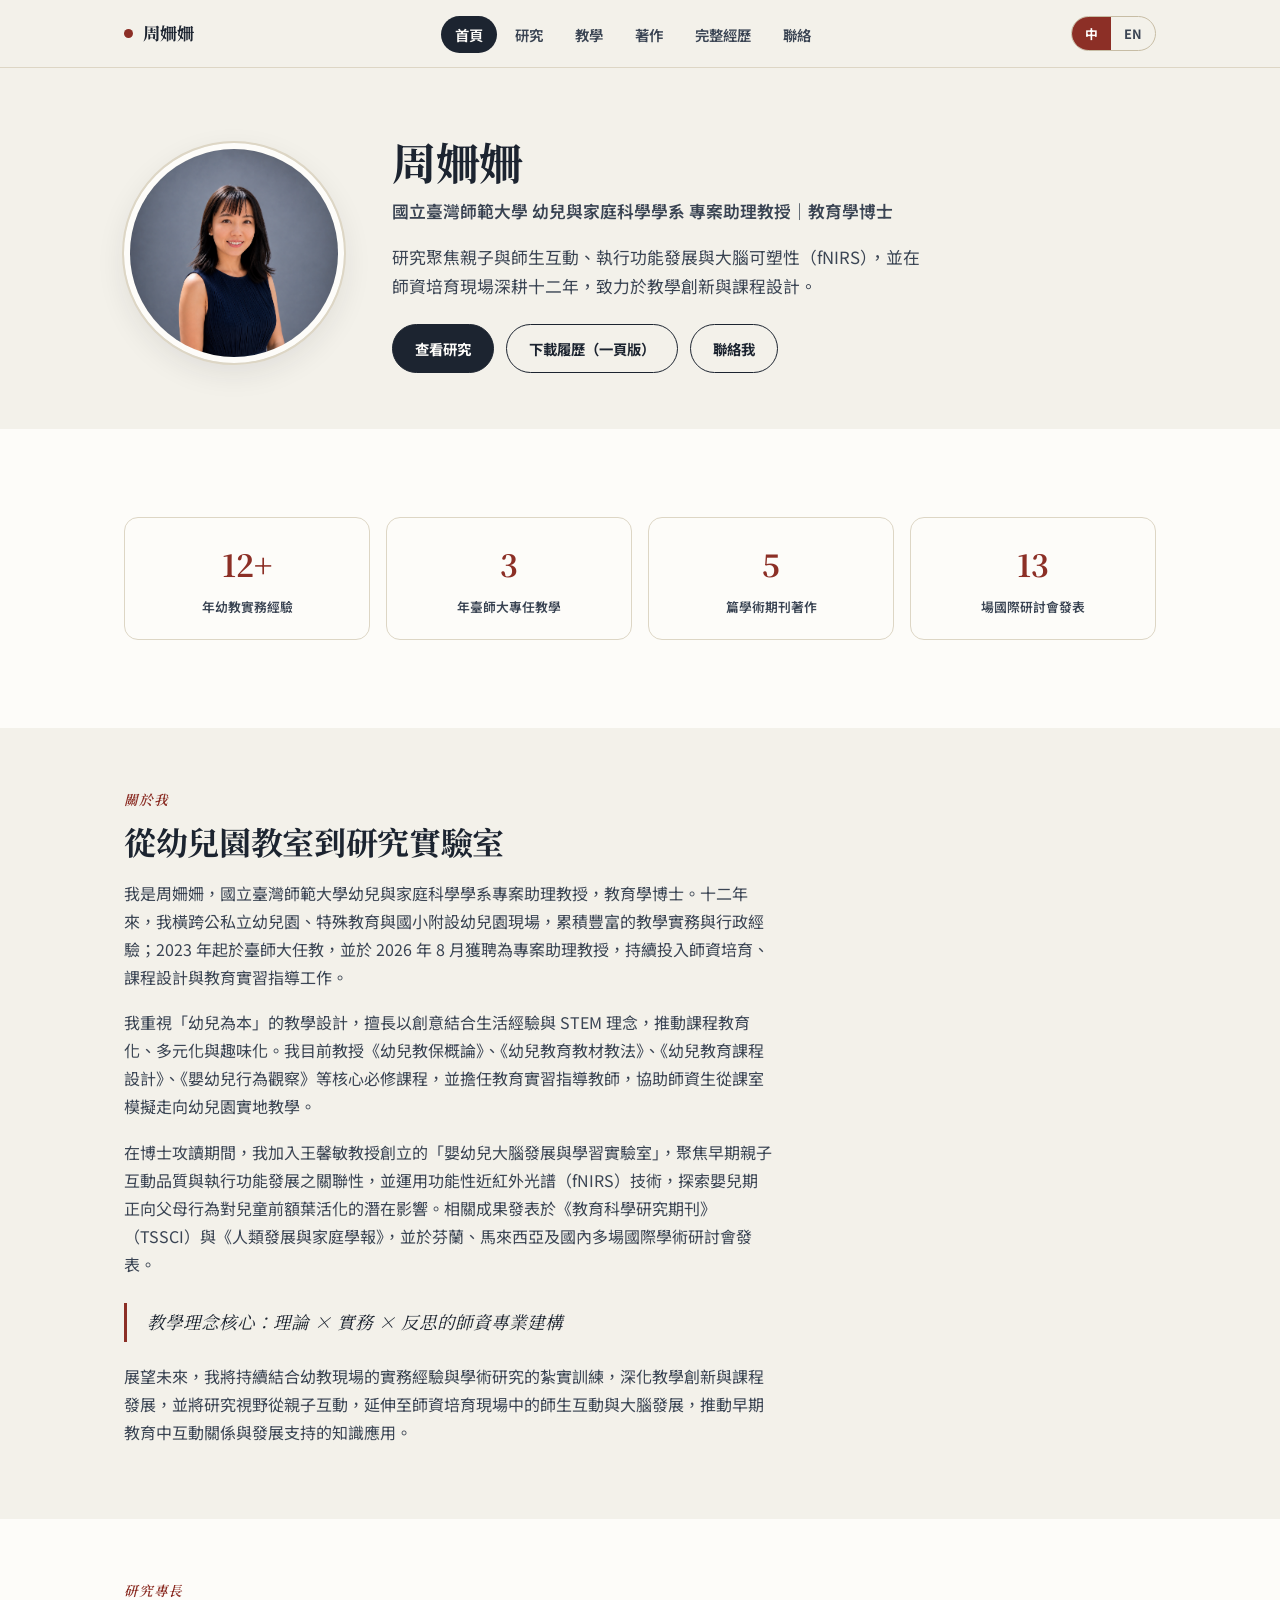
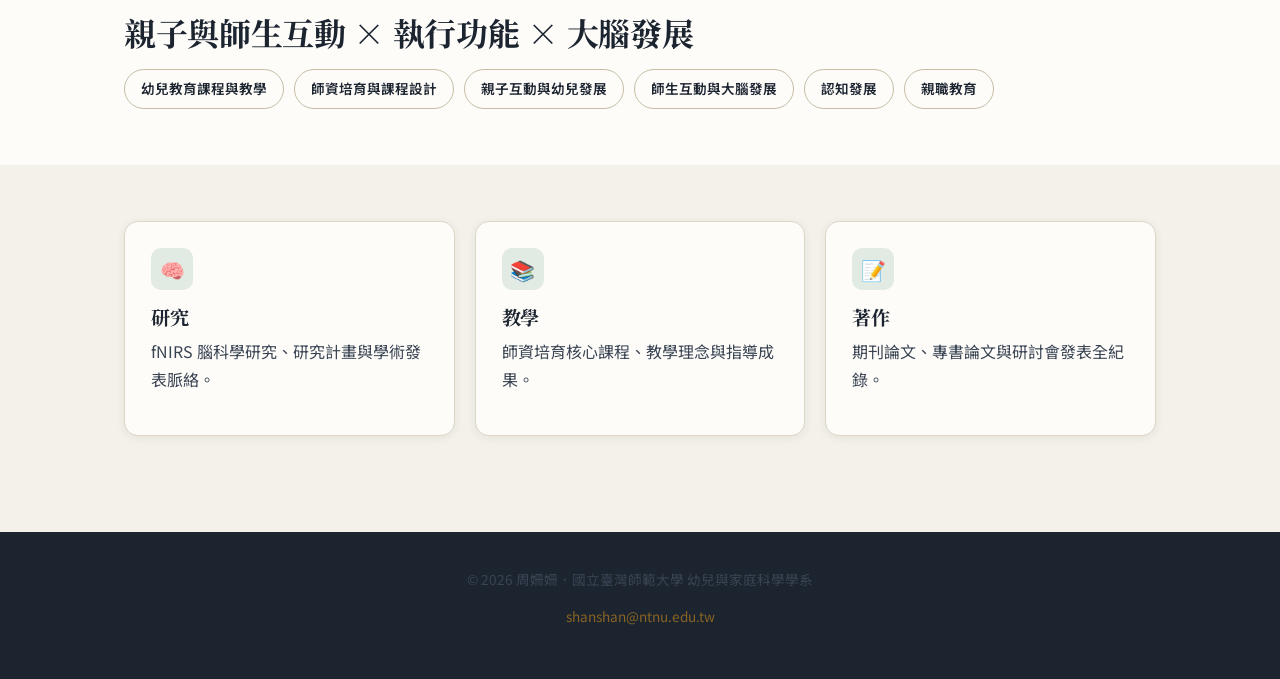
==== index.html @ e5c016af "Initial site Co-Authored-By: Claude Sonnet 5.5 <noreply@anthropic.com>" ====
<!DOCTYPE html>
<html lang="zh-Hant" data-lang="zh">
<head>
<meta charset="UTF-8">
<meta name="viewport" content="width=device-width, initial-scale=1.0">
<title>周姍姍 Shan-Shan Chou｜幼兒與家庭科學學系</title>
<meta name="description" content="周姍姍，國立臺灣師範大學幼兒與家庭科學學系專案助理教授，教育學博士。研究聚焦親子與師生互動、執行功能發展與大腦可塑性（fNIRS），深耕幼教師資培育與課程設計。">
<link rel="icon" href="data:image/svg+xml,%3Csvg xmlns='http://www.w3.org/2000/svg' viewBox='0 0 100 100'%3E%3Ctext y='.9em' font-size='90'%3E%F0%9F%8C%B1%3C/text%3E%3C/svg%3E">
<link rel="preconnect" href="https://fonts.googleapis.com">
<link rel="preconnect" href="https://fonts.gstatic.com" crossorigin>
<link href="https://fonts.googleapis.com/css2?family=Noto+Sans+TC:wght@400;500;600;700&family=Noto+Serif+TC:wght@600;700&display=swap" rel="stylesheet">
<link rel="stylesheet" href="assets/css/style.css">
</head>
<body>

<header class="site-header">
  <nav class="nav">
    <a href="index.html" class="brand"><span class="dot"></span><span data-zh>周姍姍</span><span data-en>Shan-Shan Chou</span></a>
    <ul class="nav-links">
      <li><a href="index.html" class="active"><span data-zh>首頁</span><span data-en>Home</span></a></li>
      <li><a href="research.html"><span data-zh>研究</span><span data-en>Research</span></a></li>
      <li><a href="teaching.html"><span data-zh>教學</span><span data-en>Teaching</span></a></li>
      <li><a href="publications.html"><span data-zh>著作</span><span data-en>Publications</span></a></li>
      <li><a href="cv.html"><span data-zh>完整經歷</span><span data-en>CV</span></a></li>
      <li><a href="contact.html"><span data-zh>聯絡</span><span data-en>Contact</span></a></li>
    </ul>
    <div class="nav-right">
      <div class="lang-toggle">
        <button data-lang="zh">中</button>
        <button data-lang="en">EN</button>
      </div>
      <button class="nav-toggle" aria-label="Menu"><span></span><span></span><span></span></button>
    </div>
  </nav>
</header>

<main>

  <section class="hero">
    <div class="container hero-grid">
      <div class="hero-photo"><img src="assets/img/profile.png" alt="周姍姍 Shan-Shan Chou"></div>
      <div>
        <h1 class="hero-name"><span data-zh>周姍姍</span><span data-en>Shan-Shan Chou</span></h1>
        <p class="hero-title">
          <span data-zh>國立臺灣師範大學 幼兒與家庭科學學系 專案助理教授｜教育學博士</span>
          <span data-en>Project Assistant Professor, Dept. of Human Development &amp; Family Studies, National Taiwan Normal University｜Ph.D. in Education</span>
        </p>
        <p class="hero-tagline">
          <span data-zh>研究聚焦親子與師生互動、執行功能發展與大腦可塑性（fNIRS），並在師資培育現場深耕十二年，致力於教學創新與課程設計。</span>
          <span data-en>My work sits at the intersection of parent-child and teacher-student interaction, executive function development, and brain plasticity (fNIRS) — grounded in twelve years of hands-on early childhood teacher education.</span>
        </p>
        <div class="hero-actions">
          <a href="research.html" class="btn btn-primary"><span data-zh>查看研究</span><span data-en>View Research</span></a>
          <a href="assets/files/Shan-Shan_Chou_CV_OnePage.docx" class="btn btn-ghost"><span data-zh>下載履歷（一頁版）</span><span data-en>Download CV (One-Page)</span></a>
          <a href="contact.html" class="btn btn-ghost"><span data-zh>聯絡我</span><span data-en>Get in Touch</span></a>
        </div>
      </div>
    </div>
  </section>

  <section class="alt">
    <div class="container">
      <div class="stat-row">
        <div class="stat"><span class="num">12+</span><span class="label"><span data-zh>年幼教實務經驗</span><span data-en>Years in ECE Practice</span></span></div>
        <div class="stat"><span class="num">3</span><span class="label"><span data-zh>年臺師大專任教學</span><span data-en>Years Full-time at NTNU</span></span></div>
        <div class="stat"><span class="num">5</span><span class="label"><span data-zh>篇學術期刊著作</span><span data-en>Journal Publications</span></span></div>
        <div class="stat"><span class="num">13</span><span class="label"><span data-zh>場國際研討會發表</span><span data-en>Conference Presentations</span></span></div>
      </div>
    </div>
  </section>

  <section>
    <div class="container">
      <span class="eyebrow"><span data-zh>關於我</span><span data-en>About</span></span>
      <h2><span data-zh>從幼兒園教室到研究實驗室</span><span data-en>From the Preschool Classroom to the Research Lab</span></h2>
      <div class="prose">
        <p data-zh>我是周姍姍，國立臺灣師範大學幼兒與家庭科學學系專案助理教授，教育學博士。十二年來，我橫跨公私立幼兒園、特殊教育與國小附設幼兒園現場，累積豐富的教學實務與行政經驗；2023 年起於臺師大任教，並於 2026 年 8 月獲聘為專案助理教授，持續投入師資培育、課程設計與教育實習指導工作。</p>
        <p data-en>I am Shan-Shan Chou, a Project Assistant Professor in the Department of Human Development and Family Studies at National Taiwan Normal University (NTNU), and I hold a Ph.D. in Education. Over twelve years, I worked across public and private kindergartens, special-education settings, and elementary-affiliated preschools, building deep practical and administrative experience. I have taught at NTNU since 2023 and was appointed Project Assistant Professor in August 2026, continuing my work in teacher training, curriculum design, and student-teaching supervision.</p>

        <p data-zh>我重視「幼兒為本」的教學設計，擅長以創意結合生活經驗與 STEM 理念，推動課程教育化、多元化與趣味化。我目前教授《幼兒教保概論》、《幼兒教育教材教法》、《幼兒教育課程設計》、《嬰幼兒行為觀察》等核心必修課程，並擔任教育實習指導教師，協助師資生從課室模擬走向幼兒園實地教學。</p>
        <p data-en>My teaching centers the child as the starting point for curriculum design. I enjoy weaving lived experience and STEM thinking into playful, multidisciplinary lessons. I currently teach core courses including Introduction to Early Childhood Care and Education, Materials and Methods for Early Childhood Education, Early Childhood Curriculum Design, and Infant &amp; Toddler Behavior Observation, and I supervise student teachers moving from classroom simulation into real kindergarten practicum.</p>

        <p data-zh>在博士攻讀期間，我加入王馨敏教授創立的「嬰幼兒大腦發展與學習實驗室」，聚焦早期親子互動品質與執行功能發展之關聯性，並運用功能性近紅外光譜（fNIRS）技術，探索嬰兒期正向父母行為對兒童前額葉活化的潛在影響。相關成果發表於《教育科學研究期刊》（TSSCI）與《人類發展與家庭學報》，並於芬蘭、馬來西亞及國內多場國際學術研討會發表。</p>
        <p data-en>During my doctoral studies, I joined the Infant Brain Development and Learning Lab founded by Professor Hsin-Min Wang, focusing on how early parent-child interaction quality relates to executive function development, using functional near-infrared spectroscopy (fNIRS) to explore how positive parental behavior in infancy shapes children's prefrontal cortex activation. This work has been published in the Journal of Research in Education Sciences (TSSCI) and the Journal of Human Development and Family Studies, and presented at conferences in Finland, Malaysia, and across Taiwan.</p>

        <p class="pull-quote"><span data-zh>教學理念核心：理論 × 實務 × 反思的師資專業建構</span><span data-en>Teaching philosophy: building professional competence through theory × practice × reflection</span></p>

        <p data-zh>展望未來，我將持續結合幼教現場的實務經驗與學術研究的紮實訓練，深化教學創新與課程發展，並將研究視野從親子互動，延伸至師資培育現場中的師生互動與大腦發展，推動早期教育中互動關係與發展支持的知識應用。</p>
        <p data-en>Looking ahead, I aim to keep bridging hands-on early childhood practice with rigorous academic research — deepening teaching innovation and curriculum development while extending my research lens from parent-child interaction to teacher-student interaction and brain development within teacher education, so this knowledge can translate into real support for early learning.</p>
      </div>
    </div>
  </section>

  <section class="alt">
    <div class="container">
      <span class="eyebrow"><span data-zh>研究專長</span><span data-en>Research Interests</span></span>
      <h2><span data-zh>親子與師生互動 × 執行功能 × 大腦發展</span><span data-en>Parent-Child &amp; Teacher-Student Interaction × Executive Function × Brain Development</span></h2>
      <div class="tags">
        <span class="tag" data-zh>幼兒教育課程與教學</span><span class="tag" data-en>Early Childhood Curriculum &amp; Instruction</span>
        <span class="tag" data-zh>師資培育與課程設計</span><span class="tag" data-en>Teacher Education &amp; Curriculum Design</span>
        <span class="tag" data-zh>親子互動與幼兒發展</span><span class="tag" data-en>Parent-Child Interaction &amp; Child Development</span>
        <span class="tag" data-zh>師生互動與大腦發展</span><span class="tag" data-en>Teacher-Student Interaction &amp; Brain Development</span>
        <span class="tag" data-zh>認知發展</span><span class="tag" data-en>Cognitive Development</span>
        <span class="tag" data-zh>親職教育</span><span class="tag" data-en>Parenting Education</span>
      </div>
    </div>
  </section>

  <section>
    <div class="container">
      <div class="grid grid-3">
        <a href="research.html" class="card">
          <div class="icon">🧠</div>
          <h3><span data-zh>研究</span><span data-en>Research</span></h3>
          <p><span data-zh>fNIRS 腦科學研究、研究計畫與學術發表脈絡。</span><span data-en>fNIRS research, funded projects, and dissemination.</span></p>
        </a>
        <a href="teaching.html" class="card">
          <div class="icon">📚</div>
          <h3><span data-zh>教學</span><span data-en>Teaching</span></h3>
          <p><span data-zh>師資培育核心課程、教學理念與指導成果。</span><span data-en>Core teacher-education courses, philosophy, and student outcomes.</span></p>
        </a>
        <a href="publications.html" class="card">
          <div class="icon">📝</div>
          <h3><span data-zh>著作</span><span data-en>Publications</span></h3>
          <p><span data-zh>期刊論文、專書論文與研討會發表全紀錄。</span><span data-en>Journal articles, book chapters, and conference papers.</span></p>
        </a>
      </div>
    </div>
  </section>

</main>

<footer class="site-footer">
  <div class="container">
    <p><span data-zh>© 2026 周姍姍．國立臺灣師範大學 幼兒與家庭科學學系</span><span data-en>© 2026 Shan-Shan Chou · Dept. of Human Development &amp; Family Studies, NTNU</span></p>
    <p><a href="mailto:shanshan@ntnu.edu.tw">shanshan@ntnu.edu.tw</a></p>
  </div>
</footer>

<script src="assets/js/main.js"></script>
</body>
</html>
---- assets/css/style.css ----
/* ============================================
   周姍姍 Shan-Shan Chou — Academic Site
   Palette echoes the author's existing "研究產出
   與升等追蹤儀表板" artifact: warm paper tones,
   garnet / brass / pine accents, serif display type.
   ============================================ */

:root{
  --ink: #1c2430;
  --ink-soft: #3a4453;
  --paper: #f3f1ea;
  --paper-raised: #fdfcf9;
  --rule: #ddd6c5;
  --rule-strong: #c7bda5;
  --garnet: #8c2f26;
  --garnet-soft: #f3e2df;
  --brass: #8a6423;
  --brass-soft: #f0e6d2;
  --pine: #47654f;
  --pine-soft: #e2ebe3;
  --slate: #5a6472;
  --white: #FFFFFF;

  --font-display: "Noto Serif TC", ui-serif, "Iowan Old Style", "Palatino Linotype", Palatino, Georgia, serif;
  --font-body: "Noto Sans TC", -apple-system, BlinkMacSystemFont, "PingFang TC", "Microsoft JhengHei", "Segoe UI", sans-serif;

  --radius: 10px;
  --radius-lg: 14px;
  --shadow: 0 10px 30px rgba(28, 36, 48, 0.09);
  --shadow-sm: 0 2px 10px rgba(28, 36, 48, 0.07);
  --max: 1080px;
}

@media (prefers-color-scheme: dark){
  :root{
    --ink: #eae6db;
    --ink-soft: #c3bdae;
    --paper: #14171c;
    --paper-raised: #1b1f26;
    --rule: #333a45;
    --rule-strong: #454e5c;
    --garnet: #e08a7d;
    --garnet-soft: #3a2321;
    --brass: #d9b567;
    --brass-soft: #362c17;
    --pine: #93b79c;
    --pine-soft: #1f2c22;
    --slate: #9aa4b2;
    --white: #1b1f26;
  }
}

*, *::before, *::after{ box-sizing: border-box; }

html{ scroll-behavior: smooth; }

body{
  margin: 0;
  background: var(--paper);
  color: var(--ink-soft);
  font-family: var(--font-body);
  line-height: 1.75;
  -webkit-font-smoothing: antialiased;
}

img{ max-width: 100%; display: block; }

a{ color: var(--garnet); text-decoration: none; }
a:hover{ color: var(--brass); }

h1, h2, h3, h4{
  font-family: var(--font-display);
  color: var(--ink);
  line-height: 1.32;
  margin: 0 0 0.5em;
  font-weight: 700;
  letter-spacing: -0.01em;
}

h1{ font-size: clamp(2rem, 4vw, 2.75rem); }
h2{ font-size: clamp(1.5rem, 3vw, 2rem); }
h3{ font-size: 1.2rem; }

p{ margin: 0 0 1em; color: var(--ink-soft); }

.container{
  max-width: var(--max);
  margin: 0 auto;
  padding: 0 24px;
}

.eyebrow{
  display: inline-block;
  font-family: var(--font-display);
  font-style: italic;
  font-size: 0.85rem;
  letter-spacing: 0.06em;
  color: var(--garnet);
  font-weight: 600;
  margin-bottom: 0.6em;
}

/* ---------- Language toggle logic ---------- */
[data-en]{ display: none; }
html[data-lang="en"] [data-zh]{ display: none; }
html[data-lang="en"] [data-en]{ display: block; }
html[data-lang="en"] span[data-en],
html[data-lang="en"] a[data-en]{ display: inline; }
html[data-lang="zh"] span[data-zh],
html[data-lang="zh"] a[data-zh]{ display: inline; }
html[data-lang="en"] span[data-zh],
html[data-lang="en"] a[data-zh]{ display: none; }

/* ---------- Header / Nav ---------- */
.site-header{
  position: sticky;
  top: 0;
  z-index: 100;
  background: rgba(243, 241, 234, 0.9);
  backdrop-filter: blur(8px);
  border-bottom: 1px solid var(--rule);
}
@media (prefers-color-scheme: dark){
  .site-header{ background: rgba(20, 23, 28, 0.88); }
}

.nav{
  display: flex;
  align-items: center;
  justify-content: space-between;
  padding: 16px 24px;
  max-width: var(--max);
  margin: 0 auto;
  gap: 16px;
}

.brand{
  display: flex;
  align-items: center;
  gap: 10px;
  font-family: var(--font-display);
  font-weight: 700;
  color: var(--ink);
  font-size: 1.08rem;
  white-space: nowrap;
}
.brand:hover{ color: var(--ink); }
.brand .dot{
  width: 9px; height: 9px; border-radius: 50%;
  background: var(--garnet);
  flex-shrink: 0;
}

.nav-right{
  display: flex;
  align-items: center;
  gap: 12px;
  flex-shrink: 0;
}

.nav-links{
  display: flex;
  align-items: center;
  gap: 4px;
  list-style: none;
  margin: 0; padding: 0;
  flex-wrap: wrap;
}

.nav-links a{
  padding: 8px 14px;
  border-radius: 999px;
  font-size: 0.9rem;
  font-weight: 600;
  color: var(--ink-soft);
  white-space: nowrap;
}
.nav-links a:hover, .nav-links a.active{
  background: var(--ink);
  color: var(--paper-raised);
}

.lang-toggle{
  display: flex;
  border: 1px solid var(--rule-strong);
  border-radius: 999px;
  overflow: hidden;
  flex-shrink: 0;
}
.lang-toggle button{
  border: none;
  background: transparent;
  padding: 7px 13px;
  font-size: 0.8rem;
  font-weight: 700;
  cursor: pointer;
  color: var(--ink-soft);
  font-family: var(--font-body);
}
.lang-toggle button.active{
  background: var(--garnet);
  color: var(--white);
}

.nav-toggle{
  display: none;
  background: none;
  border: none;
  cursor: pointer;
  padding: 6px;
}
.nav-toggle span{
  display: block;
  width: 22px; height: 2px;
  background: var(--ink);
  margin: 5px 0;
  border-radius: 2px;
}

/* ---------- Hero ---------- */
.hero{ padding: 64px 0 56px; }
.hero-grid{
  display: grid;
  grid-template-columns: 220px 1fr;
  gap: 48px;
  align-items: center;
}
.hero-photo{
  width: 220px; height: 220px;
  border-radius: 50%;
  overflow: hidden;
  box-shadow: var(--shadow);
  border: 6px solid var(--paper-raised);
  outline: 2px solid var(--rule);
}
.hero-photo img{ width: 100%; height: 100%; object-fit: cover; object-position: center 15%; }

.hero-name{ margin-bottom: 0.15em; }
.hero-title{
  font-size: 1.05rem;
  color: var(--ink-soft);
  font-weight: 600;
  margin-bottom: 1em;
}
.hero-tagline{ font-size: 1.05rem; max-width: 60ch; }

.hero-actions{
  display: flex;
  gap: 12px;
  margin-top: 1.4em;
  flex-wrap: wrap;
}

.btn{
  display: inline-flex;
  align-items: center;
  gap: 8px;
  padding: 11px 22px;
  border-radius: 999px;
  font-weight: 700;
  font-size: 0.9rem;
  border: 1.5px solid var(--ink);
  cursor: pointer;
  font-family: var(--font-body);
}
.btn-primary{ background: var(--ink); color: var(--paper-raised); }
.btn-primary:hover{ background: var(--garnet); border-color: var(--garnet); color: var(--white); }
.btn-ghost{ background: transparent; color: var(--ink); }
.btn-ghost:hover{ background: var(--ink); color: var(--paper-raised); }

/* ---------- Sections ---------- */
section{ padding: 56px 0; }
section.alt{ background: var(--paper-raised); }
.section-head{ max-width: 70ch; margin-bottom: 2rem; }

.tags{ display: flex; flex-wrap: wrap; gap: 10px; margin: 1rem 0 0; }
.tag{
  background: var(--paper-raised);
  color: var(--ink);
  padding: 7px 16px;
  border-radius: 999px;
  font-size: 0.85rem;
  font-weight: 600;
  border: 1px solid var(--rule-strong);
}

/* ---------- Cards / grid ---------- */
.grid{ display: grid; gap: 20px; }
.grid-3{ grid-template-columns: repeat(3, 1fr); }
.grid-2{ grid-template-columns: repeat(2, 1fr); }

.card{
  background: var(--paper-raised);
  border: 1px solid var(--rule);
  border-radius: var(--radius-lg);
  padding: 26px;
  box-shadow: var(--shadow-sm);
}
.card h3{ margin-bottom: 0.4em; }
.card .icon{
  width: 42px; height: 42px;
  border-radius: 10px;
  background: var(--pine-soft);
  display: flex; align-items: center; justify-content: center;
  font-size: 1.25rem;
  margin-bottom: 14px;
}

.stat-row{
  display: grid;
  grid-template-columns: repeat(4, 1fr);
  gap: 16px;
  margin: 2rem 0;
}
.stat{
  text-align: center;
  background: var(--paper-raised);
  border: 1px solid var(--rule);
  border-radius: var(--radius-lg);
  padding: 20px 10px;
}
.stat .num{
  font-family: var(--font-display);
  font-size: 1.9rem;
  font-weight: 700;
  color: var(--garnet);
  display: block;
}
.stat .label{ font-size: 0.8rem; color: var(--ink-soft); font-weight: 600; }

/* ---------- Timeline ---------- */
.timeline{ position: relative; padding-left: 28px; }
.timeline::before{
  content: "";
  position: absolute; left: 6px; top: 6px; bottom: 6px;
  width: 2px; background: var(--rule);
}
.tl-item{ position: relative; padding-bottom: 30px; }
.tl-item:last-child{ padding-bottom: 0; }
.tl-item::before{
  content: "";
  position: absolute; left: -28px; top: 5px;
  width: 11px; height: 11px; border-radius: 50%;
  background: var(--paper-raised);
  border: 2.5px solid var(--garnet);
}
.tl-date{
  font-family: var(--font-display);
  font-size: 0.82rem; font-weight: 700; color: var(--garnet);
  letter-spacing: 0.02em;
  margin-bottom: 2px;
}
.tl-title{ font-weight: 700; color: var(--ink); margin-bottom: 2px; }
.tl-sub{ color: var(--ink-soft); font-size: 0.94rem; }

/* ---------- Publications ---------- */
.pub-group{ margin-bottom: 2.6rem; }
.pub-group h3{
  border-bottom: 1px solid var(--rule-strong);
  padding-bottom: 10px;
  margin-bottom: 1.2rem;
}
.pub-list{ list-style: none; margin: 0; padding: 0; }
.pub-item{
  padding: 16px 0;
  border-bottom: 1px dashed var(--rule);
  display: flex;
  gap: 14px;
}
.pub-item:last-child{ border-bottom: none; }
.pub-num{
  color: var(--slate);
  font-weight: 700;
  font-family: var(--font-display);
  flex-shrink: 0;
  width: 26px;
}
.pub-badges{ margin-top: 6px; display: flex; gap: 6px; flex-wrap: wrap; }
.badge{
  font-size: 0.7rem;
  font-weight: 700;
  padding: 3px 10px;
  border-radius: 999px;
  background: var(--pine-soft);
  color: var(--pine);
}
.badge.alt{ background: var(--garnet-soft); color: var(--garnet); }
.badge.gold{ background: var(--brass-soft); color: var(--brass); }
.badge.outline{ background: transparent; border: 1px solid var(--rule-strong); color: var(--ink-soft); }

/* ---------- Tables ---------- */
table{
  width: 100%;
  border-collapse: collapse;
  background: var(--paper-raised);
  border: 1px solid var(--rule);
  border-radius: var(--radius-lg);
  overflow: hidden;
  box-shadow: var(--shadow-sm);
}
th, td{
  padding: 12px 16px;
  text-align: left;
  border-bottom: 1px solid var(--rule);
  font-size: 0.94rem;
}
th{
  background: var(--paper);
  color: var(--ink);
  font-family: var(--font-display);
  font-weight: 700;
  font-size: 0.82rem;
  letter-spacing: 0.04em;
  text-transform: uppercase;
}
tr:last-child td{ border-bottom: none; }

/* ---------- Bio / prose ---------- */
.prose{ max-width: 72ch; }
.prose p{ margin-bottom: 1.1em; }

.pull-quote{
  border-left: 3px solid var(--garnet);
  padding: 4px 0 4px 20px;
  font-style: italic;
  color: var(--ink);
  font-family: var(--font-display);
  font-size: 1.1rem;
  margin: 1.6rem 0;
}

/* ---------- Contact ---------- */
.contact-grid{ display: grid; grid-template-columns: 1fr 1fr; gap: 20px; }
.contact-item{
  display: flex;
  gap: 14px;
  align-items: flex-start;
  background: var(--paper-raised);
  border: 1px solid var(--rule);
  border-radius: var(--radius-lg);
  padding: 20px;
}
.contact-item .icon{
  width: 40px; height: 40px;
  border-radius: 10px;
  background: var(--garnet-soft);
  display: flex; align-items: center; justify-content: center;
  flex-shrink: 0;
  font-size: 1.1rem;
}
.contact-item h3{ font-size: 1rem; margin-bottom: 2px; }
.contact-item p{ margin: 0; font-size: 0.92rem; }

/* ---------- Footer ---------- */
.site-footer{
  background: var(--ink);
  color: rgba(243, 241, 234, 0.72);
  padding: 36px 0;
  margin-top: 40px;
  text-align: center;
  font-size: 0.85rem;
}
.site-footer a{ color: var(--brass); }

/* ---------- Utility ---------- */
.center{ text-align: center; }
.mt-0{ margin-top: 0; }

/* ---------- Responsive ---------- */
@media (max-width: 860px){
  .grid-3{ grid-template-columns: 1fr; }
  .grid-2{ grid-template-columns: 1fr; }
  .stat-row{ grid-template-columns: repeat(2, 1fr); }
  .contact-grid{ grid-template-columns: 1fr; }
  .hero-grid{ grid-template-columns: 1fr; text-align: center; justify-items: center; }
}

@media (max-width: 720px){
  .nav-toggle{ display: block; }
  .nav-links{
    display: none;
    position: absolute;
    top: 100%; left: 0; right: 0;
    background: var(--paper);
    flex-direction: column;
    align-items: stretch;
    padding: 12px 24px 20px;
    border-bottom: 1px solid var(--rule);
    box-shadow: var(--shadow);
  }
  .nav-links.open{ display: flex; }
  .nav-links a{ padding: 12px 14px; }
  .hero-photo{ width: 170px; height: 170px; }
}
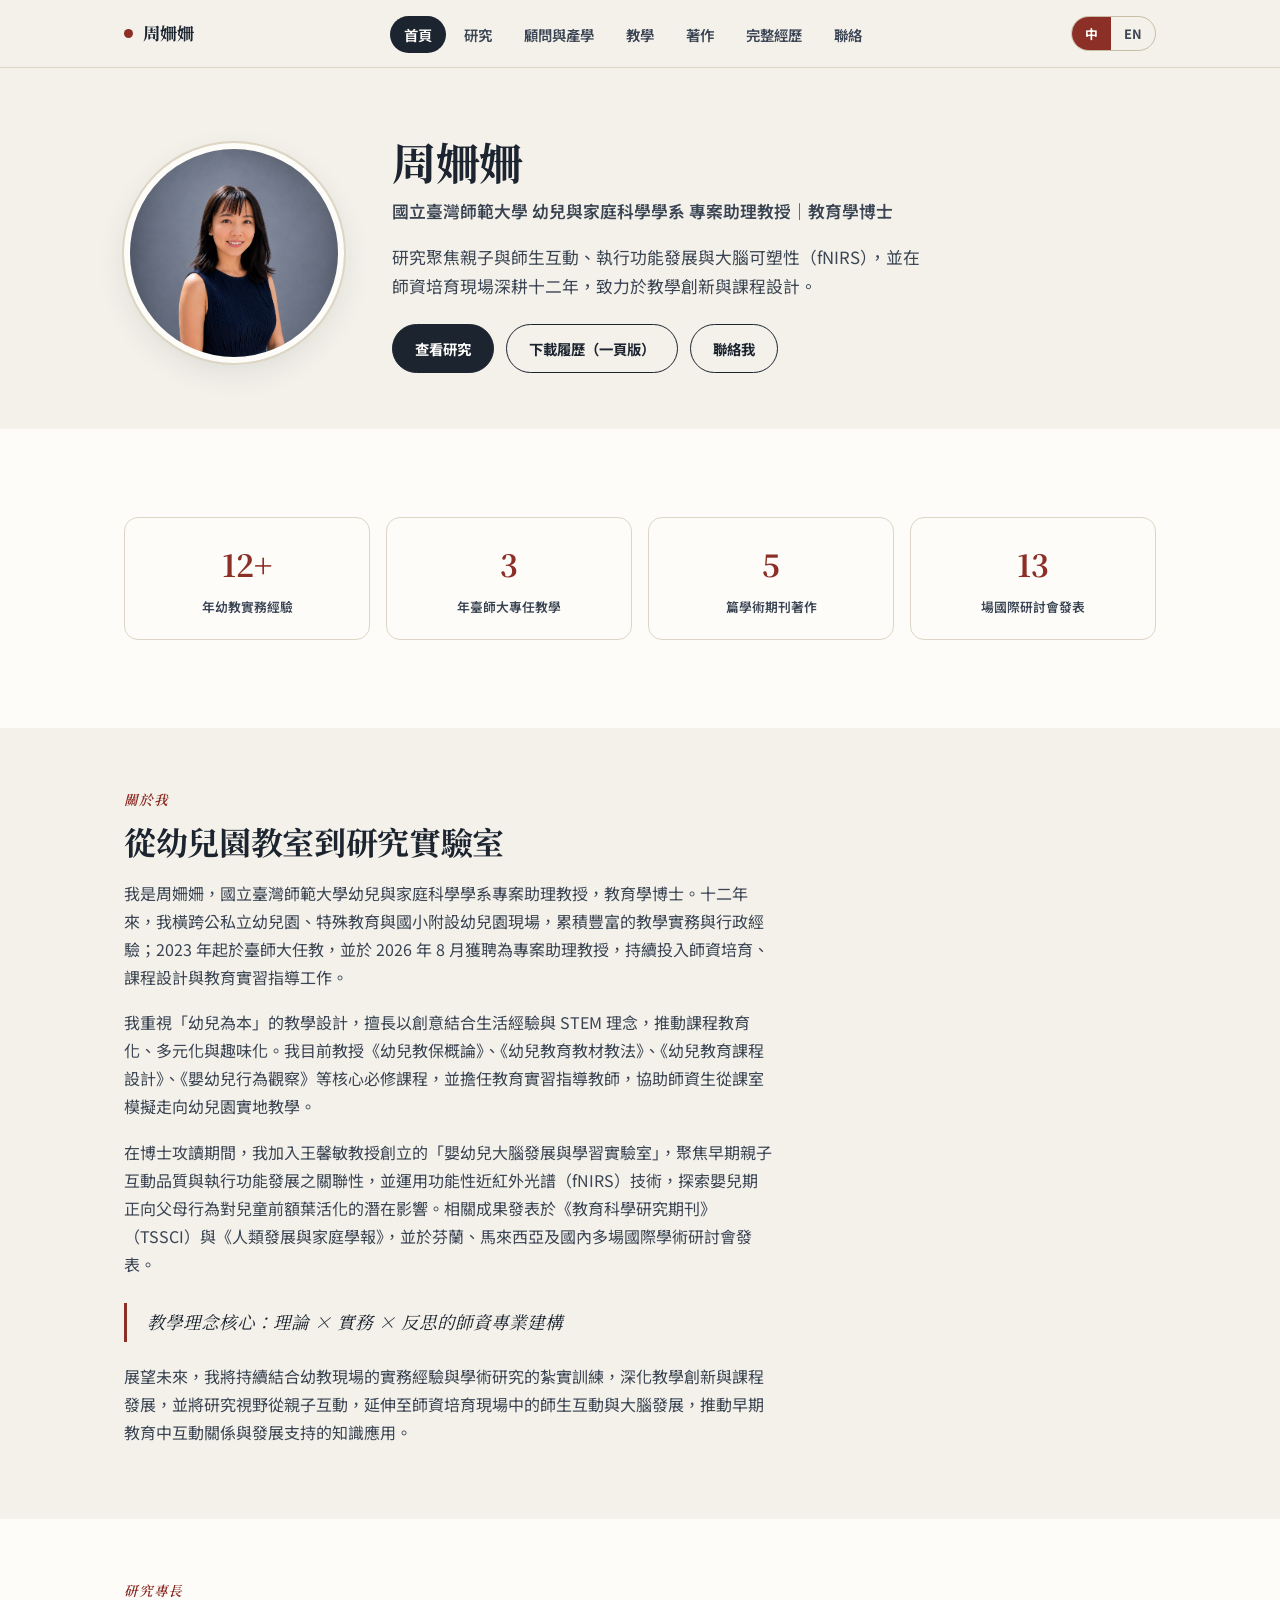
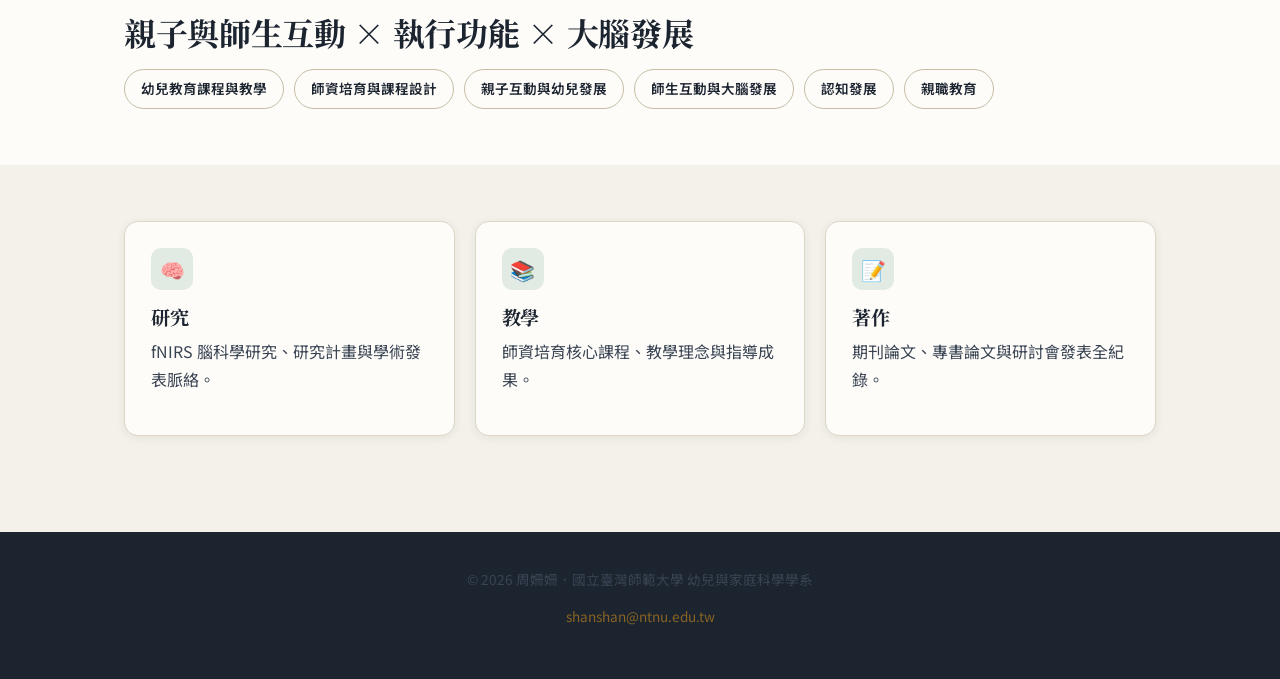
==== commit 79ffd19d: "Add Advisory & Industry page, split from Research Co-Authored-By: Claude Sonnet 5.5 <noreply@anthrop" ====
--- a/index.html
+++ b/index.html
@@ -19,6 +19,7 @@
     <ul class="nav-links">
       <li><a href="index.html" class="active"><span data-zh>首頁</span><span data-en>Home</span></a></li>
       <li><a href="research.html"><span data-zh>研究</span><span data-en>Research</span></a></li>
+      <li><a href="consulting.html"><span data-zh>顧問與產學</span><span data-en>Advisory</span></a></li>
       <li><a href="teaching.html"><span data-zh>教學</span><span data-en>Teaching</span></a></li>
       <li><a href="publications.html"><span data-zh>著作</span><span data-en>Publications</span></a></li>
       <li><a href="cv.html"><span data-zh>完整經歷</span><span data-en>CV</span></a></li>
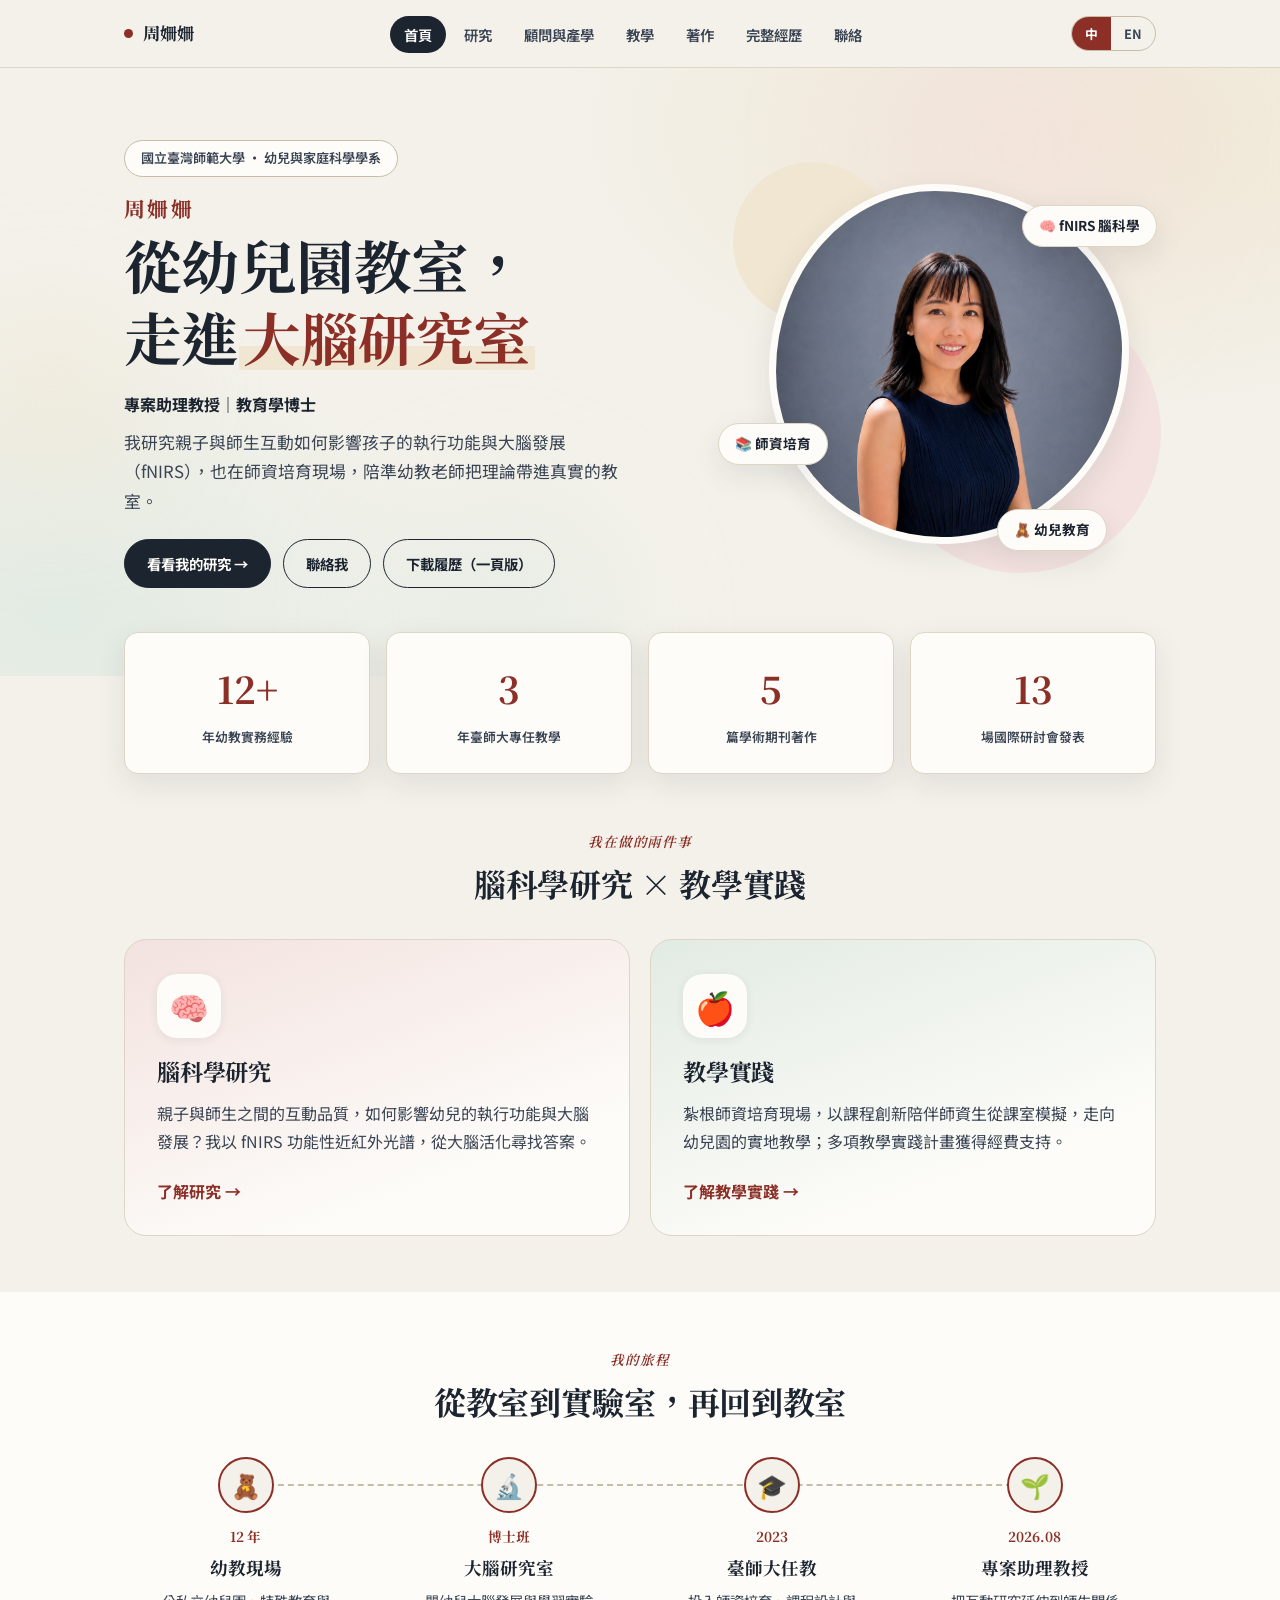
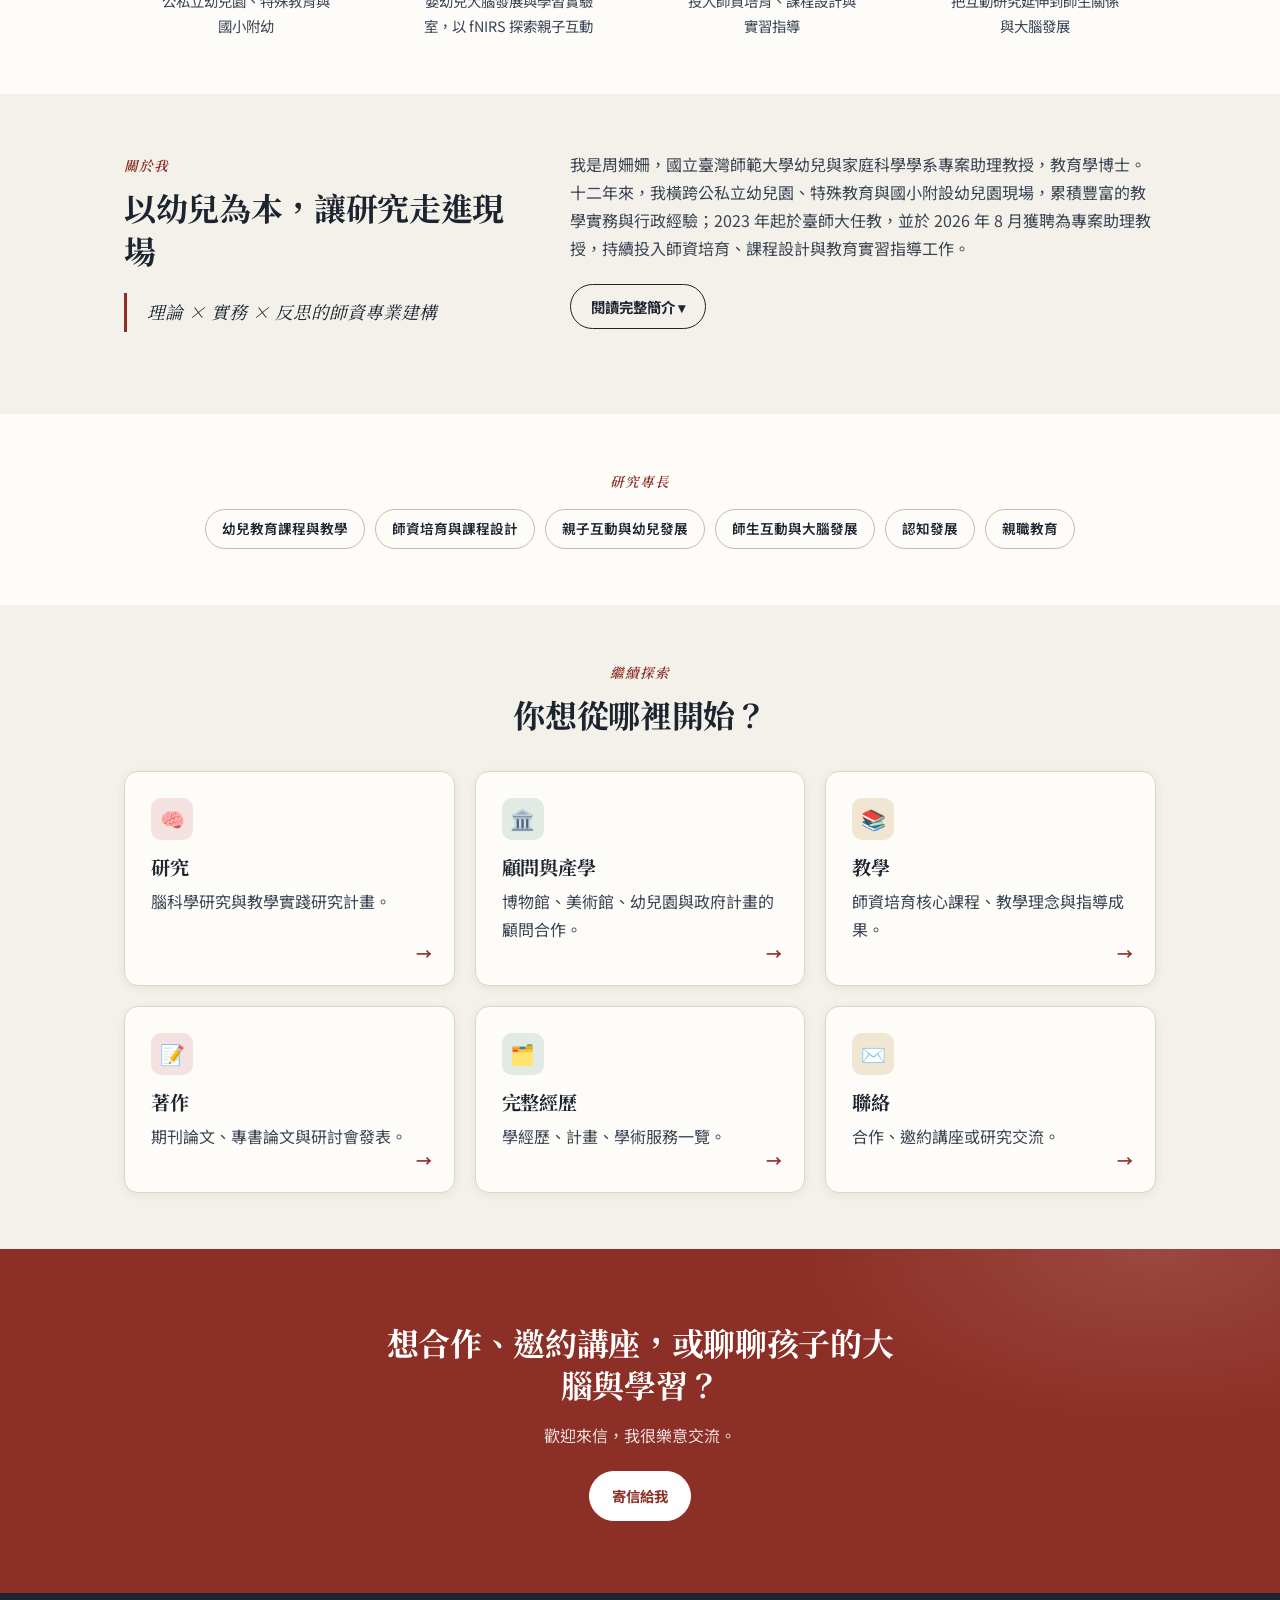
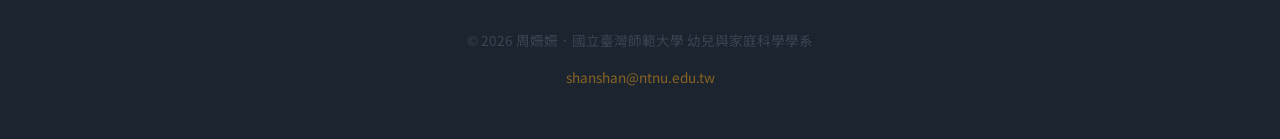
==== commit d444fa14: "Redesign homepage: hero, journey, tracks, explore cards, CTA Co-Authored-By: Claude Sonnet 5.5 <nore" ====
--- a/index.html
+++ b/index.html
@@ -9,7 +9,8 @@
 <link rel="preconnect" href="https://fonts.googleapis.com">
 <link rel="preconnect" href="https://fonts.gstatic.com" crossorigin>
 <link href="https://fonts.googleapis.com/css2?family=Noto+Sans+TC:wght@400;500;600;700&family=Noto+Serif+TC:wght@600;700&display=swap" rel="stylesheet">
-<link rel="stylesheet" href="assets/css/style.css">
+<script>document.documentElement.classList.add("js")</script>
+<link rel="stylesheet" href="assets/css/style.css?v=2">
 </head>
 <body>
 
@@ -37,66 +38,146 @@
 
 <main>
 
-  <section class="hero">
-    <div class="container hero-grid">
-      <div class="hero-photo"><img src="assets/img/profile.png" alt="周姍姍 Shan-Shan Chou"></div>
-      <div>
-        <h1 class="hero-name"><span data-zh>周姍姍</span><span data-en>Shan-Shan Chou</span></h1>
-        <p class="hero-title">
-          <span data-zh>國立臺灣師範大學 幼兒與家庭科學學系 專案助理教授｜教育學博士</span>
-          <span data-en>Project Assistant Professor, Dept. of Human Development &amp; Family Studies, National Taiwan Normal University｜Ph.D. in Education</span>
+  <!-- ============ HERO ============ -->
+  <section class="home-hero">
+    <div class="blob b1"></div><div class="blob b2"></div><div class="blob b3"></div>
+    <div class="container home-hero-grid">
+      <div class="home-hero-text">
+        <span class="pill reveal"><span data-zh>國立臺灣師範大學 · 幼兒與家庭科學學系</span><span data-en>NTNU · Human Development &amp; Family Studies</span></span>
+        <h1 class="home-name reveal"><span data-zh>周姍姍</span><span data-en>Shan-Shan Chou</span></h1>
+        <p class="home-hook reveal">
+          <span data-zh>從幼兒園教室，<br>走進<mark>大腦研究室</mark></span>
+          <span data-en>From the preschool classroom<br>to the <mark>brain lab</mark></span>
         </p>
-        <p class="hero-tagline">
-          <span data-zh>研究聚焦親子與師生互動、執行功能發展與大腦可塑性（fNIRS），並在師資培育現場深耕十二年，致力於教學創新與課程設計。</span>
-          <span data-en>My work sits at the intersection of parent-child and teacher-student interaction, executive function development, and brain plasticity (fNIRS) — grounded in twelve years of hands-on early childhood teacher education.</span>
+        <p class="home-title reveal">
+          <span data-zh>專案助理教授｜教育學博士</span>
+          <span data-en>Project Assistant Professor｜Ph.D. in Education</span>
         </p>
-        <div class="hero-actions">
-          <a href="research.html" class="btn btn-primary"><span data-zh>查看研究</span><span data-en>View Research</span></a>
-          <a href="assets/files/Shan-Shan_Chou_CV_OnePage.docx" class="btn btn-ghost"><span data-zh>下載履歷（一頁版）</span><span data-en>Download CV (One-Page)</span></a>
-          <a href="contact.html" class="btn btn-ghost"><span data-zh>聯絡我</span><span data-en>Get in Touch</span></a>
+        <p class="home-tagline reveal">
+          <span data-zh>我研究親子與師生互動如何影響孩子的執行功能與大腦發展（fNIRS），也在師資培育現場，陪準幼教老師把理論帶進真實的教室。</span>
+          <span data-en>I study how parent-child and teacher-student interaction shape children's executive function and brain development (fNIRS) — and I help future preschool teachers carry theory into real classrooms.</span>
+        </p>
+        <div class="hero-actions reveal">
+          <a href="research.html" class="btn btn-primary"><span data-zh>看看我的研究 →</span><span data-en>Explore my research →</span></a>
+          <a href="contact.html" class="btn btn-ghost"><span data-zh>聯絡我</span><span data-en>Get in touch</span></a>
+          <a href="assets/files/Shan-Shan_Chou_CV_OnePage.docx" class="btn btn-ghost"><span data-zh>下載履歷（一頁版）</span><span data-en>CV (one page)</span></a>
         </div>
       </div>
-    </div>
-  </section>
-
+
+      <div class="home-hero-visual reveal">
+        <div class="photo-frame"><img src="assets/img/profile.png" alt="周姍姍 Shan-Shan Chou"></div>
+        <span class="float-chip c1">🧠 <span data-zh>fNIRS 腦科學</span><span data-en>fNIRS</span></span>
+        <span class="float-chip c2">📚 <span data-zh>師資培育</span><span data-en>Teacher Education</span></span>
+        <span class="float-chip c3">🧸 <span data-zh>幼兒教育</span><span data-en>Early Childhood</span></span>
+      </div>
+    </div>
+  </section>
+
+  <!-- ============ STATS ============ -->
+  <section class="stats-band">
+    <div class="container">
+      <div class="stat-row">
+        <div class="stat reveal"><span class="num" data-count="12" data-suffix="+">12+</span><span class="label"><span data-zh>年幼教實務經驗</span><span data-en>Years in ECE Practice</span></span></div>
+        <div class="stat reveal"><span class="num" data-count="3">3</span><span class="label"><span data-zh>年臺師大專任教學</span><span data-en>Years Full-time at NTNU</span></span></div>
+        <div class="stat reveal"><span class="num" data-count="5">5</span><span class="label"><span data-zh>篇學術期刊著作</span><span data-en>Journal Publications</span></span></div>
+        <div class="stat reveal"><span class="num" data-count="13">13</span><span class="label"><span data-zh>場國際研討會發表</span><span data-en>Conference Presentations</span></span></div>
+      </div>
+    </div>
+  </section>
+
+  <!-- ============ TWO TRACKS ============ -->
+  <section>
+    <div class="container">
+      <div class="center reveal">
+        <span class="eyebrow"><span data-zh>我在做的兩件事</span><span data-en>What I Do</span></span>
+        <h2><span data-zh>腦科學研究 × 教學實踐</span><span data-en>Brain Science Research × Teaching Practice</span></h2>
+      </div>
+      <div class="grid grid-2 track-grid">
+        <a href="research.html" class="track track-a reveal">
+          <div class="track-icon">🧠</div>
+          <h3><span data-zh>腦科學研究</span><span data-en>Brain Science Research</span></h3>
+          <p><span data-zh>親子與師生之間的互動品質，如何影響幼兒的執行功能與大腦發展？我以 fNIRS 功能性近紅外光譜，從大腦活化尋找答案。</span><span data-en>How does the quality of parent-child and teacher-student interaction shape children's executive function and brain development? I look for answers in brain activation using fNIRS.</span></p>
+          <span class="track-more"><span data-zh>了解研究 →</span><span data-en>Learn more →</span></span>
+        </a>
+        <a href="research.html" class="track track-b reveal">
+          <div class="track-icon">🍎</div>
+          <h3><span data-zh>教學實踐</span><span data-en>Teaching Practice</span></h3>
+          <p><span data-zh>紮根師資培育現場，以課程創新陪伴師資生從課室模擬，走向幼兒園的實地教學；多項教學實踐計畫獲得經費支持。</span><span data-en>Rooted in teacher education, I innovate curricula that guide student teachers from classroom simulation to real preschool practice; several teaching-practice projects have been funded.</span></p>
+          <span class="track-more"><span data-zh>了解教學實踐 →</span><span data-en>Learn more →</span></span>
+        </a>
+      </div>
+    </div>
+  </section>
+
+  <!-- ============ JOURNEY ============ -->
   <section class="alt">
     <div class="container">
-      <div class="stat-row">
-        <div class="stat"><span class="num">12+</span><span class="label"><span data-zh>年幼教實務經驗</span><span data-en>Years in ECE Practice</span></span></div>
-        <div class="stat"><span class="num">3</span><span class="label"><span data-zh>年臺師大專任教學</span><span data-en>Years Full-time at NTNU</span></span></div>
-        <div class="stat"><span class="num">5</span><span class="label"><span data-zh>篇學術期刊著作</span><span data-en>Journal Publications</span></span></div>
-        <div class="stat"><span class="num">13</span><span class="label"><span data-zh>場國際研討會發表</span><span data-en>Conference Presentations</span></span></div>
-      </div>
-    </div>
-  </section>
-
+      <div class="center reveal">
+        <span class="eyebrow"><span data-zh>我的旅程</span><span data-en>My Journey</span></span>
+        <h2><span data-zh>從教室到實驗室，再回到教室</span><span data-en>From Classroom to Lab, and Back to the Classroom</span></h2>
+      </div>
+      <ol class="journey">
+        <li class="reveal">
+          <span class="j-dot">🧸</span>
+          <span class="j-when"><span data-zh>12 年</span><span data-en>12 years</span></span>
+          <strong><span data-zh>幼教現場</span><span data-en>In the classroom</span></strong>
+          <span class="j-desc"><span data-zh>公私立幼兒園、特殊教育與國小附幼</span><span data-en>Public &amp; private kindergartens, special education, elementary-affiliated preschools</span></span>
+        </li>
+        <li class="reveal">
+          <span class="j-dot">🔬</span>
+          <span class="j-when"><span data-zh>博士班</span><span data-en>Ph.D.</span></span>
+          <strong><span data-zh>大腦研究室</span><span data-en>In the lab</span></strong>
+          <span class="j-desc"><span data-zh>嬰幼兒大腦發展與學習實驗室，以 fNIRS 探索親子互動</span><span data-en>Infant Brain Development &amp; Learning Lab, studying parent-child interaction with fNIRS</span></span>
+        </li>
+        <li class="reveal">
+          <span class="j-dot">🎓</span>
+          <span class="j-when">2023</span>
+          <strong><span data-zh>臺師大任教</span><span data-en>Joined NTNU</span></strong>
+          <span class="j-desc"><span data-zh>投入師資培育、課程設計與實習指導</span><span data-en>Teacher education, curriculum design, practicum supervision</span></span>
+        </li>
+        <li class="reveal">
+          <span class="j-dot">🌱</span>
+          <span class="j-when">2026.08</span>
+          <strong><span data-zh>專案助理教授</span><span data-en>Project Assistant Professor</span></strong>
+          <span class="j-desc"><span data-zh>把互動研究延伸到師生關係與大腦發展</span><span data-en>Extending interaction research to teacher-student relationships and the brain</span></span>
+        </li>
+      </ol>
+    </div>
+  </section>
+
+  <!-- ============ ABOUT ============ -->
   <section>
-    <div class="container">
-      <span class="eyebrow"><span data-zh>關於我</span><span data-en>About</span></span>
-      <h2><span data-zh>從幼兒園教室到研究實驗室</span><span data-en>From the Preschool Classroom to the Research Lab</span></h2>
-      <div class="prose">
+    <div class="container about-grid">
+      <div class="reveal">
+        <span class="eyebrow"><span data-zh>關於我</span><span data-en>About</span></span>
+        <h2><span data-zh>以幼兒為本，讓研究走進現場</span><span data-en>Child-centered, Research Meets Practice</span></h2>
+        <p class="pull-quote"><span data-zh>理論 × 實務 × 反思的師資專業建構</span><span data-en>Building teacher professionalism through theory × practice × reflection</span></p>
+      </div>
+      <div class="prose reveal">
         <p data-zh>我是周姍姍，國立臺灣師範大學幼兒與家庭科學學系專案助理教授，教育學博士。十二年來，我橫跨公私立幼兒園、特殊教育與國小附設幼兒園現場，累積豐富的教學實務與行政經驗；2023 年起於臺師大任教，並於 2026 年 8 月獲聘為專案助理教授，持續投入師資培育、課程設計與教育實習指導工作。</p>
         <p data-en>I am Shan-Shan Chou, a Project Assistant Professor in the Department of Human Development and Family Studies at National Taiwan Normal University (NTNU), and I hold a Ph.D. in Education. Over twelve years, I worked across public and private kindergartens, special-education settings, and elementary-affiliated preschools, building deep practical and administrative experience. I have taught at NTNU since 2023 and was appointed Project Assistant Professor in August 2026, continuing my work in teacher training, curriculum design, and student-teaching supervision.</p>
 
-        <p data-zh>我重視「幼兒為本」的教學設計，擅長以創意結合生活經驗與 STEM 理念，推動課程教育化、多元化與趣味化。我目前教授《幼兒教保概論》、《幼兒教育教材教法》、《幼兒教育課程設計》、《嬰幼兒行為觀察》等核心必修課程，並擔任教育實習指導教師，協助師資生從課室模擬走向幼兒園實地教學。</p>
-        <p data-en>My teaching centers the child as the starting point for curriculum design. I enjoy weaving lived experience and STEM thinking into playful, multidisciplinary lessons. I currently teach core courses including Introduction to Early Childhood Care and Education, Materials and Methods for Early Childhood Education, Early Childhood Curriculum Design, and Infant &amp; Toddler Behavior Observation, and I supervise student teachers moving from classroom simulation into real kindergarten practicum.</p>
-
-        <p data-zh>在博士攻讀期間，我加入王馨敏教授創立的「嬰幼兒大腦發展與學習實驗室」，聚焦早期親子互動品質與執行功能發展之關聯性，並運用功能性近紅外光譜（fNIRS）技術，探索嬰兒期正向父母行為對兒童前額葉活化的潛在影響。相關成果發表於《教育科學研究期刊》（TSSCI）與《人類發展與家庭學報》，並於芬蘭、馬來西亞及國內多場國際學術研討會發表。</p>
-        <p data-en>During my doctoral studies, I joined the Infant Brain Development and Learning Lab founded by Professor Hsin-Min Wang, focusing on how early parent-child interaction quality relates to executive function development, using functional near-infrared spectroscopy (fNIRS) to explore how positive parental behavior in infancy shapes children's prefrontal cortex activation. This work has been published in the Journal of Research in Education Sciences (TSSCI) and the Journal of Human Development and Family Studies, and presented at conferences in Finland, Malaysia, and across Taiwan.</p>
-
-        <p class="pull-quote"><span data-zh>教學理念核心：理論 × 實務 × 反思的師資專業建構</span><span data-en>Teaching philosophy: building professional competence through theory × practice × reflection</span></p>
-
-        <p data-zh>展望未來，我將持續結合幼教現場的實務經驗與學術研究的紮實訓練，深化教學創新與課程發展，並將研究視野從親子互動，延伸至師資培育現場中的師生互動與大腦發展，推動早期教育中互動關係與發展支持的知識應用。</p>
-        <p data-en>Looking ahead, I aim to keep bridging hands-on early childhood practice with rigorous academic research — deepening teaching innovation and curriculum development while extending my research lens from parent-child interaction to teacher-student interaction and brain development within teacher education, so this knowledge can translate into real support for early learning.</p>
-      </div>
-    </div>
-  </section>
-
+        <details class="more">
+          <summary><span data-zh>閱讀完整簡介</span><span data-en>Read the full bio</span></summary>
+
+          <p data-zh>我重視「幼兒為本」的教學設計，擅長以創意結合生活經驗與 STEM 理念，推動課程教育化、多元化與趣味化。我目前教授《幼兒教保概論》、《幼兒教育教材教法》、《幼兒教育課程設計》、《嬰幼兒行為觀察》等核心必修課程，並擔任教育實習指導教師，協助師資生從課室模擬走向幼兒園實地教學。</p>
+          <p data-en>My teaching centers the child as the starting point for curriculum design. I enjoy weaving lived experience and STEM thinking into playful, multidisciplinary lessons. I currently teach core courses including Introduction to Early Childhood Care and Education, Materials and Methods for Early Childhood Education, Early Childhood Curriculum Design, and Infant &amp; Toddler Behavior Observation, and I supervise student teachers moving from classroom simulation into real kindergarten practicum.</p>
+
+          <p data-zh>在博士攻讀期間，我加入王馨敏教授創立的「嬰幼兒大腦發展與學習實驗室」，聚焦早期親子互動品質與執行功能發展之關聯性，並運用功能性近紅外光譜（fNIRS）技術，探索嬰兒期正向父母行為對兒童前額葉活化的潛在影響。相關成果發表於《教育科學研究期刊》（TSSCI）與《人類發展與家庭學報》，並於芬蘭、馬來西亞及國內多場國際學術研討會發表。</p>
+          <p data-en>During my doctoral studies, I joined the Infant Brain Development and Learning Lab founded by Professor Hsin-Min Wang, focusing on how early parent-child interaction quality relates to executive function development, using functional near-infrared spectroscopy (fNIRS) to explore how positive parental behavior in infancy shapes children's prefrontal cortex activation. This work has been published in the Journal of Research in Education Sciences (TSSCI) and the Journal of Human Development and Family Studies, and presented at conferences in Finland, Malaysia, and across Taiwan.</p>
+
+          <p data-zh>展望未來，我將持續結合幼教現場的實務經驗與學術研究的紮實訓練，深化教學創新與課程發展，並將研究視野從親子互動，延伸至師資培育現場中的師生互動與大腦發展，推動早期教育中互動關係與發展支持的知識應用。</p>
+          <p data-en>Looking ahead, I aim to keep bridging hands-on early childhood practice with rigorous academic research — deepening teaching innovation and curriculum development while extending my research lens from parent-child interaction to teacher-student interaction and brain development within teacher education, so this knowledge can translate into real support for early learning.</p>
+        </details>
+      </div>
+    </div>
+  </section>
+
+  <!-- ============ INTERESTS ============ -->
   <section class="alt">
-    <div class="container">
-      <span class="eyebrow"><span data-zh>研究專長</span><span data-en>Research Interests</span></span>
-      <h2><span data-zh>親子與師生互動 × 執行功能 × 大腦發展</span><span data-en>Parent-Child &amp; Teacher-Student Interaction × Executive Function × Brain Development</span></h2>
-      <div class="tags">
+    <div class="container center">
+      <span class="eyebrow reveal"><span data-zh>研究專長</span><span data-en>Research Interests</span></span>
+      <div class="tags tags-center reveal">
         <span class="tag" data-zh>幼兒教育課程與教學</span><span class="tag" data-en>Early Childhood Curriculum &amp; Instruction</span>
         <span class="tag" data-zh>師資培育與課程設計</span><span class="tag" data-en>Teacher Education &amp; Curriculum Design</span>
         <span class="tag" data-zh>親子互動與幼兒發展</span><span class="tag" data-en>Parent-Child Interaction &amp; Child Development</span>
@@ -107,25 +188,30 @@
     </div>
   </section>
 
+  <!-- ============ EXPLORE ============ -->
   <section>
     <div class="container">
-      <div class="grid grid-3">
-        <a href="research.html" class="card">
-          <div class="icon">🧠</div>
-          <h3><span data-zh>研究</span><span data-en>Research</span></h3>
-          <p><span data-zh>fNIRS 腦科學研究、研究計畫與學術發表脈絡。</span><span data-en>fNIRS research, funded projects, and dissemination.</span></p>
-        </a>
-        <a href="teaching.html" class="card">
-          <div class="icon">📚</div>
-          <h3><span data-zh>教學</span><span data-en>Teaching</span></h3>
-          <p><span data-zh>師資培育核心課程、教學理念與指導成果。</span><span data-en>Core teacher-education courses, philosophy, and student outcomes.</span></p>
-        </a>
-        <a href="publications.html" class="card">
-          <div class="icon">📝</div>
-          <h3><span data-zh>著作</span><span data-en>Publications</span></h3>
-          <p><span data-zh>期刊論文、專書論文與研討會發表全紀錄。</span><span data-en>Journal articles, book chapters, and conference papers.</span></p>
-        </a>
-      </div>
+      <div class="center reveal">
+        <span class="eyebrow"><span data-zh>繼續探索</span><span data-en>Explore</span></span>
+        <h2><span data-zh>你想從哪裡開始？</span><span data-en>Where would you like to start?</span></h2>
+      </div>
+      <div class="grid grid-3 explore-grid">
+        <a href="research.html" class="card explore reveal"><div class="icon ic-garnet">🧠</div><h3><span data-zh>研究</span><span data-en>Research</span></h3><p><span data-zh>腦科學研究與教學實踐研究計畫。</span><span data-en>Brain-science and teaching-practice research projects.</span></p><span class="arrow">→</span></a>
+        <a href="consulting.html" class="card explore reveal"><div class="icon ic-pine">🏛️</div><h3><span data-zh>顧問與產學</span><span data-en>Advisory</span></h3><p><span data-zh>博物館、美術館、幼兒園與政府計畫的顧問合作。</span><span data-en>Advisory work with museums, art galleries, preschools, and government projects.</span></p><span class="arrow">→</span></a>
+        <a href="teaching.html" class="card explore reveal"><div class="icon ic-brass">📚</div><h3><span data-zh>教學</span><span data-en>Teaching</span></h3><p><span data-zh>師資培育核心課程、教學理念與指導成果。</span><span data-en>Core teacher-education courses, philosophy, and student outcomes.</span></p><span class="arrow">→</span></a>
+        <a href="publications.html" class="card explore reveal"><div class="icon ic-garnet">📝</div><h3><span data-zh>著作</span><span data-en>Publications</span></h3><p><span data-zh>期刊論文、專書論文與研討會發表。</span><span data-en>Journal articles, book chapters, and conference papers.</span></p><span class="arrow">→</span></a>
+        <a href="cv.html" class="card explore reveal"><div class="icon ic-pine">🗂️</div><h3><span data-zh>完整經歷</span><span data-en>CV</span></h3><p><span data-zh>學經歷、計畫、學術服務一覽。</span><span data-en>Education, experience, grants, and service at a glance.</span></p><span class="arrow">→</span></a>
+        <a href="contact.html" class="card explore reveal"><div class="icon ic-brass">✉️</div><h3><span data-zh>聯絡</span><span data-en>Contact</span></h3><p><span data-zh>合作、邀約講座或研究交流。</span><span data-en>Collaboration, talks, and research exchange.</span></p><span class="arrow">→</span></a>
+      </div>
+    </div>
+  </section>
+
+  <!-- ============ CTA ============ -->
+  <section class="cta-band">
+    <div class="container center reveal">
+      <h2><span data-zh>想合作、邀約講座，或聊聊孩子的大腦與學習？</span><span data-en>Interested in collaborating, inviting a talk, or chatting about children's brains and learning?</span></h2>
+      <p><span data-zh>歡迎來信，我很樂意交流。</span><span data-en>I'd love to hear from you.</span></p>
+      <a href="mailto:shanshan@ntnu.edu.tw" class="btn btn-cta"><span data-zh>寄信給我</span><span data-en>Email me</span></a>
     </div>
   </section>
 
@@ -138,6 +224,6 @@
   </div>
 </footer>
 
-<script src="assets/js/main.js"></script>
+<script src="assets/js/main.js?v=2"></script>
 </body>
 </html>
--- a/assets/css/style.css
+++ b/assets/css/style.css
@@ -492,3 +492,327 @@
   .nav-links a{ padding: 12px 14px; }
   .hero-photo{ width: 170px; height: 170px; }
 }
+
+/* ============================================
+   Homepage redesign
+   ============================================ */
+
+/* ---------- Reveal on scroll ---------- */
+html.js .reveal{
+  opacity: 0;
+  transform: translateY(22px);
+  transition: opacity .7s ease, transform .7s cubic-bezier(.2,.7,.2,1);
+}
+html.js .reveal.in{ opacity: 1; transform: none; }
+html.js .home-hero-text .reveal:nth-child(2){ transition-delay: .08s; }
+html.js .home-hero-text .reveal:nth-child(3){ transition-delay: .16s; }
+html.js .home-hero-text .reveal:nth-child(4){ transition-delay: .24s; }
+html.js .home-hero-text .reveal:nth-child(5){ transition-delay: .32s; }
+html.js .home-hero-text .reveal:nth-child(6){ transition-delay: .40s; }
+@media (prefers-reduced-motion: reduce){
+  html.js .reveal{ opacity: 1; transform: none; transition: none; }
+  .float-chip, .blob{ animation: none !important; }
+}
+
+/* ---------- Hero ---------- */
+.home-hero{
+  position: relative;
+  overflow: hidden;
+  padding: 72px 0 88px;
+  background:
+    radial-gradient(900px 500px at 85% 10%, var(--brass-soft), transparent 60%),
+    radial-gradient(700px 480px at 5% 90%, var(--pine-soft), transparent 60%),
+    var(--paper);
+}
+.blob{
+  position: absolute;
+  border-radius: 50%;
+  filter: blur(60px);
+  opacity: .55;
+  pointer-events: none;
+  animation: drift 16s ease-in-out infinite alternate;
+}
+.blob.b1{ width: 320px; height: 320px; background: var(--garnet-soft); top: -80px; right: 8%; }
+.blob.b2{ width: 240px; height: 240px; background: var(--pine-soft); bottom: -60px; left: 30%; animation-delay: -6s; }
+.blob.b3{ width: 180px; height: 180px; background: var(--brass-soft); top: 40%; left: -40px; animation-delay: -11s; }
+@keyframes drift{
+  from{ transform: translate(0,0) scale(1); }
+  to{ transform: translate(24px,-18px) scale(1.08); }
+}
+
+.home-hero-grid{
+  position: relative;
+  display: grid;
+  grid-template-columns: 1.15fr .85fr;
+  gap: 56px;
+  align-items: center;
+}
+.pill{
+  display: inline-block;
+  padding: 6px 16px;
+  border-radius: 999px;
+  background: var(--paper-raised);
+  border: 1px solid var(--rule-strong);
+  font-size: .82rem;
+  font-weight: 600;
+  color: var(--ink-soft);
+  margin-bottom: 18px;
+}
+.home-name{
+  font-size: clamp(1.1rem, 2vw, 1.3rem);
+  color: var(--garnet);
+  letter-spacing: .12em;
+  margin: 0 0 6px;
+}
+.home-hook{
+  font-family: var(--font-display);
+  font-weight: 700;
+  font-size: clamp(2.2rem, 5.2vw, 3.6rem);
+  line-height: 1.25;
+  letter-spacing: -.01em;
+  color: var(--ink);
+  margin: 0 0 18px;
+}
+.home-hook mark{
+  background: linear-gradient(transparent 62%, var(--brass-soft) 62%, var(--brass-soft) 92%, transparent 92%);
+  color: var(--garnet);
+  padding: 0 .08em;
+}
+html[data-lang="en"] .home-hook{ font-size: clamp(2rem, 4.4vw, 3.1rem); }
+.home-title{
+  font-weight: 700;
+  color: var(--ink);
+  margin-bottom: .6em;
+}
+.home-tagline{ font-size: 1.05rem; max-width: 56ch; }
+
+.home-hero-visual{
+  position: relative;
+  justify-self: center;
+  width: min(100%, 360px);
+  aspect-ratio: 1;
+}
+.photo-frame{
+  position: absolute; inset: 0;
+  border-radius: 46% 54% 52% 48% / 52% 46% 54% 48%;
+  overflow: hidden;
+  border: 7px solid var(--paper-raised);
+  box-shadow: var(--shadow);
+  z-index: 2;
+}
+.photo-frame img{ width: 100%; height: 100%; object-fit: cover; object-position: center 15%; }
+.home-hero-visual::before,
+.home-hero-visual::after{
+  content: "";
+  position: absolute;
+  border-radius: 50%;
+  z-index: 1;
+}
+.home-hero-visual::before{
+  width: 78%; height: 78%;
+  background: var(--garnet-soft);
+  right: -9%; bottom: -8%;
+}
+.home-hero-visual::after{
+  width: 44%; height: 44%;
+  background: var(--brass-soft);
+  left: -10%; top: -6%;
+}
+.float-chip{
+  position: absolute;
+  z-index: 3;
+  background: var(--paper-raised);
+  border: 1px solid var(--rule);
+  box-shadow: var(--shadow);
+  padding: 8px 16px;
+  border-radius: 999px;
+  font-weight: 700;
+  font-size: .85rem;
+  color: var(--ink);
+  white-space: nowrap;
+  animation: bob 5s ease-in-out infinite alternate;
+}
+.float-chip.c1{ top: 6%; right: -8%; }
+.float-chip.c2{ bottom: 22%; left: -14%; animation-delay: -1.6s; }
+.float-chip.c3{ bottom: -2%; right: 6%; animation-delay: -3.2s; }
+@keyframes bob{
+  from{ transform: translateY(0); }
+  to{ transform: translateY(-9px); }
+}
+
+.btn-cta{
+  background: #fff;
+  color: #8c2f26;
+  border-color: #fff;
+}
+.btn-cta:hover{ background: #f3e2df; color: #8c2f26; border-color: #f3e2df; }
+
+/* ---------- Stats band ---------- */
+.stats-band{ padding: 0; margin-top: -44px; position: relative; z-index: 4; background: transparent; }
+.stats-band .stat-row{ margin: 0; }
+.stats-band .stat{
+  box-shadow: var(--shadow);
+  padding: 24px 10px;
+  transition: transform .25s ease;
+}
+.stats-band .stat:hover{ transform: translateY(-4px); }
+.stats-band .stat .num{ font-size: 2.3rem; }
+
+/* ---------- Section headings ---------- */
+.center{ text-align: center; }
+.center .eyebrow{ display: block; }
+.center h2{ max-width: 24ch; margin-left: auto; margin-right: auto; }
+.tags-center{ justify-content: center; }
+section .center + .grid,
+section .center + .journey{ margin-top: 2.2rem; }
+
+/* ---------- Two tracks ---------- */
+.track-grid{ margin-top: 2.2rem; }
+.track{
+  display: block;
+  border-radius: 22px;
+  padding: 34px 32px 30px;
+  border: 1px solid var(--rule);
+  color: var(--ink-soft);
+  transition: transform .3s ease, box-shadow .3s ease;
+}
+.track:hover{ transform: translateY(-6px); box-shadow: var(--shadow); color: var(--ink-soft); }
+.track-a{ background: linear-gradient(160deg, var(--garnet-soft), var(--paper-raised) 75%); }
+.track-b{ background: linear-gradient(160deg, var(--pine-soft), var(--paper-raised) 75%); }
+.track-icon{
+  width: 64px; height: 64px;
+  border-radius: 20px;
+  background: var(--paper-raised);
+  box-shadow: var(--shadow-sm);
+  display: flex; align-items: center; justify-content: center;
+  font-size: 2rem;
+  margin-bottom: 18px;
+}
+.track h3{ font-size: 1.45rem; }
+.track-more{ display: inline-block; margin-top: .4em; font-weight: 700; color: var(--garnet); }
+.track:hover .track-more{ color: var(--brass); }
+
+/* ---------- Journey ---------- */
+.journey{
+  list-style: none;
+  margin: 2.2rem 0 0;
+  padding: 0;
+  display: grid;
+  grid-template-columns: repeat(4, 1fr);
+  gap: 20px;
+  position: relative;
+}
+.journey::before{
+  content: "";
+  position: absolute;
+  top: 27px; left: 12%; right: 12%;
+  border-top: 2px dashed var(--rule-strong);
+}
+.journey li{
+  position: relative;
+  display: flex; flex-direction: column; align-items: center;
+  text-align: center;
+  gap: 4px;
+}
+.j-dot{
+  width: 56px; height: 56px;
+  border-radius: 50%;
+  background: var(--paper);
+  border: 2px solid var(--garnet);
+  display: flex; align-items: center; justify-content: center;
+  font-size: 1.5rem;
+  margin-bottom: 8px;
+  position: relative; z-index: 1;
+}
+.j-when{
+  font-family: var(--font-display);
+  font-weight: 700;
+  font-size: .85rem;
+  color: var(--garnet);
+}
+.journey li strong{
+  font-family: var(--font-display);
+  font-size: 1.1rem;
+  color: var(--ink);
+}
+.j-desc{ font-size: .9rem; color: var(--ink-soft); max-width: 22ch; }
+
+/* ---------- About ---------- */
+.about-grid{
+  display: grid;
+  grid-template-columns: .8fr 1.2fr;
+  gap: 56px;
+  align-items: start;
+}
+.about-grid .pull-quote{ margin-top: 1.4rem; }
+details.more summary{
+  cursor: pointer;
+  list-style: none;
+  display: inline-block;
+  padding: 9px 20px;
+  border-radius: 999px;
+  border: 1.5px solid var(--ink);
+  font-weight: 700;
+  font-size: .9rem;
+  color: var(--ink);
+  margin: 4px 0 18px;
+  transition: background .2s, color .2s;
+}
+details.more summary::-webkit-details-marker{ display: none; }
+details.more summary:hover{ background: var(--ink); color: var(--paper-raised); }
+details.more summary::after{ content: " ▾"; }
+details.more[open] summary::after{ content: " ▴"; }
+
+/* ---------- Explore cards ---------- */
+.explore-grid{ margin-top: 2.2rem; }
+.explore{
+  position: relative;
+  display: block;
+  color: var(--ink-soft);
+  transition: transform .25s ease, box-shadow .25s ease, border-color .25s ease;
+}
+.explore:hover{
+  transform: translateY(-5px);
+  box-shadow: var(--shadow);
+  border-color: var(--garnet);
+  color: var(--ink-soft);
+}
+.explore .arrow{
+  position: absolute;
+  right: 22px; bottom: 18px;
+  font-weight: 700;
+  color: var(--garnet);
+  transition: transform .25s ease;
+}
+.explore:hover .arrow{ transform: translateX(5px); }
+.ic-garnet{ background: var(--garnet-soft) !important; }
+.ic-pine{ background: var(--pine-soft) !important; }
+.ic-brass{ background: var(--brass-soft) !important; }
+
+/* ---------- CTA band ---------- */
+.cta-band{
+  background:
+    radial-gradient(600px 300px at 90% 0%, rgba(255,255,255,.12), transparent 60%),
+    #8c2f26;
+  padding: 72px 0;
+  margin-bottom: -40px;
+}
+.cta-band h2{ color: #fff; max-width: 28ch; }
+.cta-band p{ color: rgba(255,255,255,.85); margin-bottom: 1.4em; }
+
+/* ---------- Homepage responsive ---------- */
+@media (max-width: 860px){
+  .home-hero{ padding: 48px 0 72px; }
+  .home-hero-grid{ grid-template-columns: 1fr; gap: 40px; }
+  .home-hero-visual{ order: -1; width: min(70%, 280px); }
+  .float-chip.c1{ right: -14%; }
+  .float-chip.c2{ left: -18%; }
+  .journey{ grid-template-columns: repeat(2, 1fr); row-gap: 32px; }
+  .journey::before{ display: none; }
+  .about-grid{ grid-template-columns: 1fr; gap: 24px; }
+}
+@media (max-width: 480px){
+  .journey{ grid-template-columns: 1fr; }
+  .float-chip{ font-size: .78rem; padding: 6px 12px; }
+  .stats-band{ margin-top: -32px; }
+}
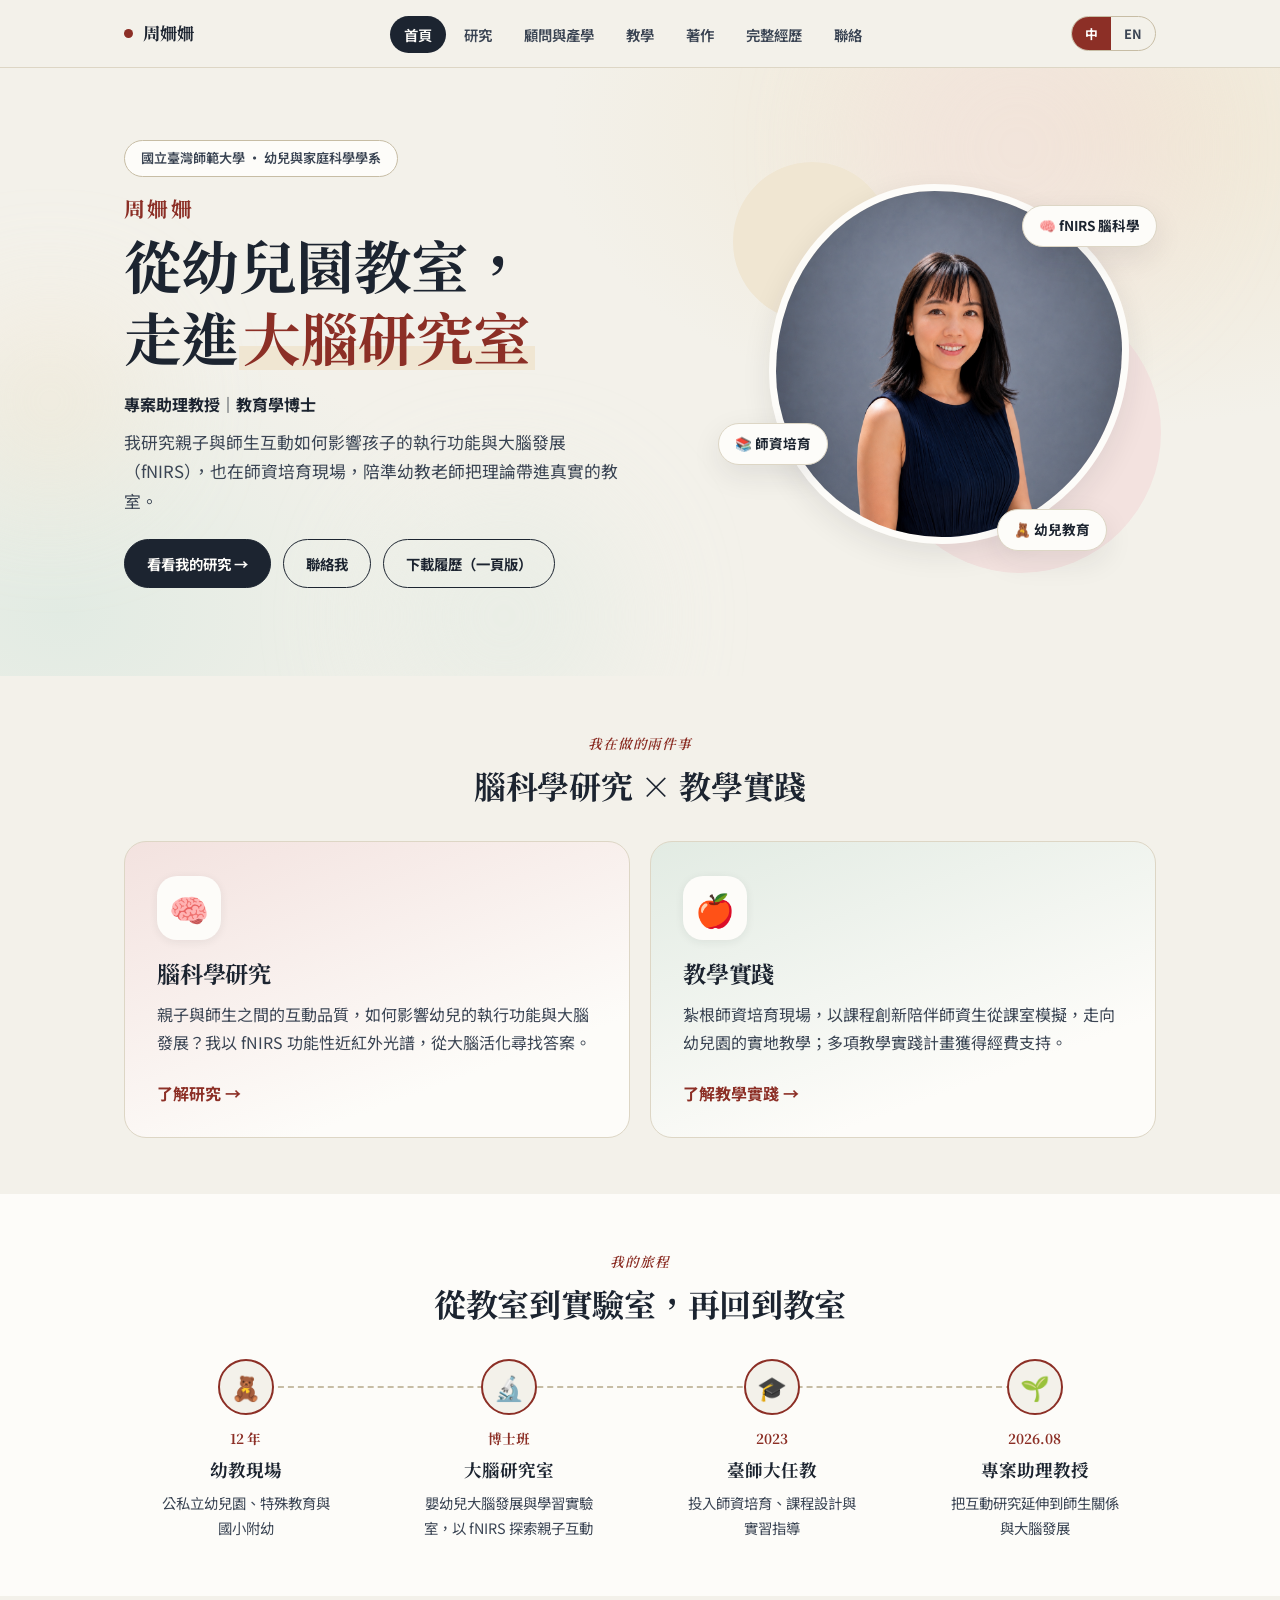
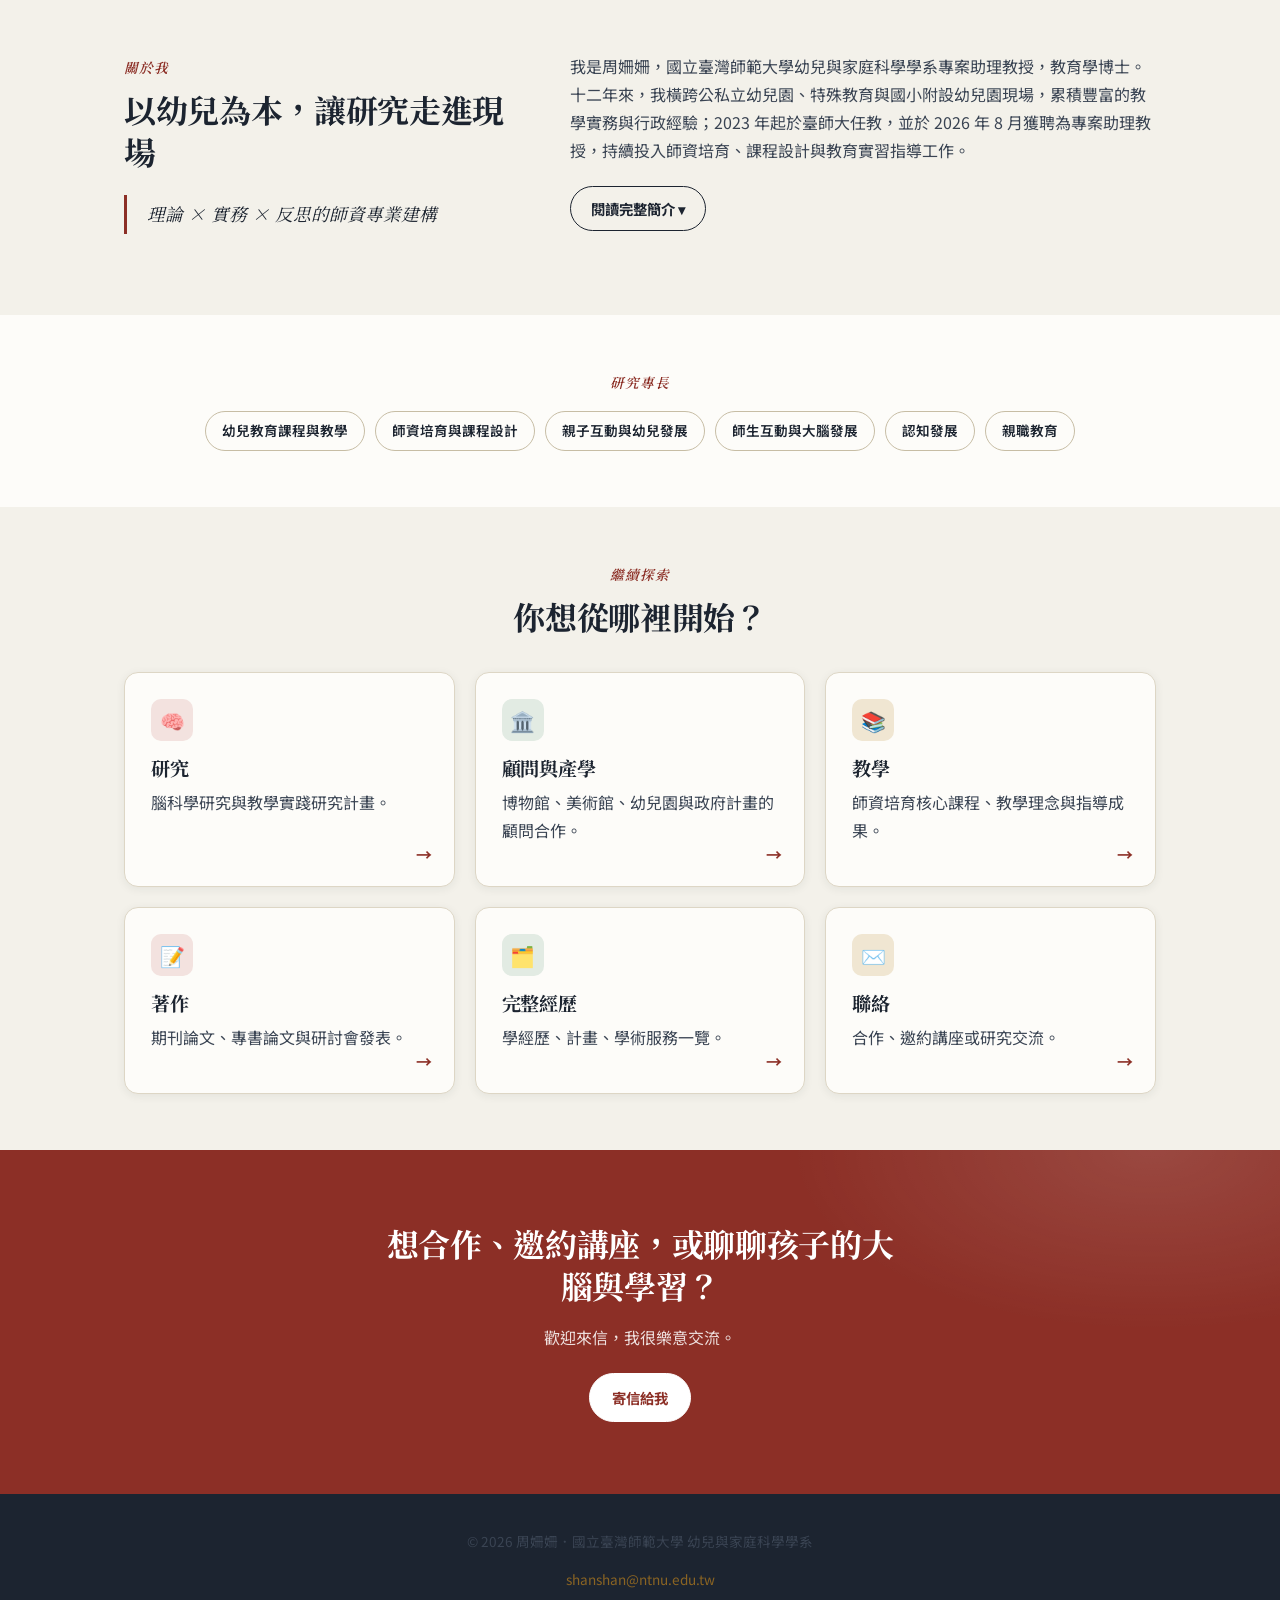
==== commit 11db495b: "Remove stats band from homepage Co-Authored-By: Claude Sonnet 5.5 <noreply@anthropic.com>" ====
--- a/index.html
+++ b/index.html
@@ -73,18 +73,6 @@
     </div>
   </section>
 
-  <!-- ============ STATS ============ -->
-  <section class="stats-band">
-    <div class="container">
-      <div class="stat-row">
-        <div class="stat reveal"><span class="num" data-count="12" data-suffix="+">12+</span><span class="label"><span data-zh>年幼教實務經驗</span><span data-en>Years in ECE Practice</span></span></div>
-        <div class="stat reveal"><span class="num" data-count="3">3</span><span class="label"><span data-zh>年臺師大專任教學</span><span data-en>Years Full-time at NTNU</span></span></div>
-        <div class="stat reveal"><span class="num" data-count="5">5</span><span class="label"><span data-zh>篇學術期刊著作</span><span data-en>Journal Publications</span></span></div>
-        <div class="stat reveal"><span class="num" data-count="13">13</span><span class="label"><span data-zh>場國際研討會發表</span><span data-en>Conference Presentations</span></span></div>
-      </div>
-    </div>
-  </section>
-
   <!-- ============ TWO TRACKS ============ -->
   <section>
     <div class="container">
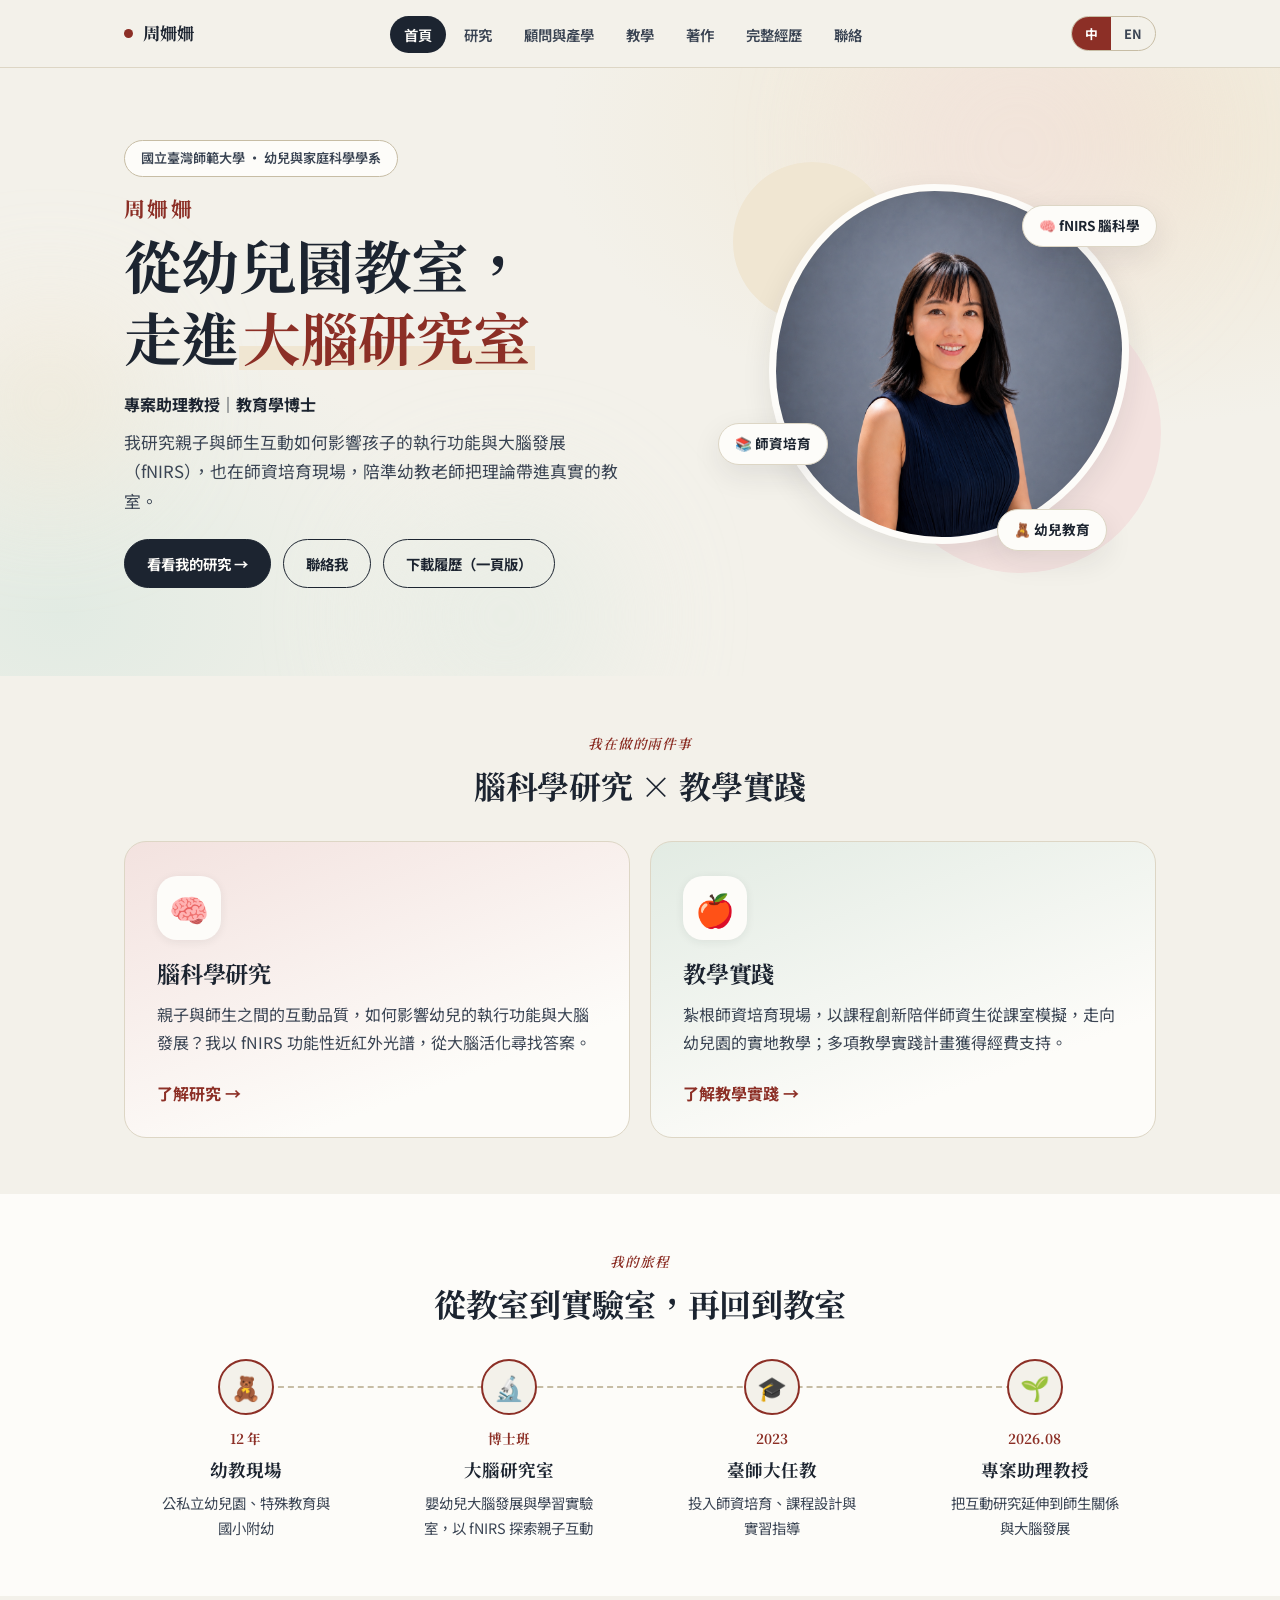
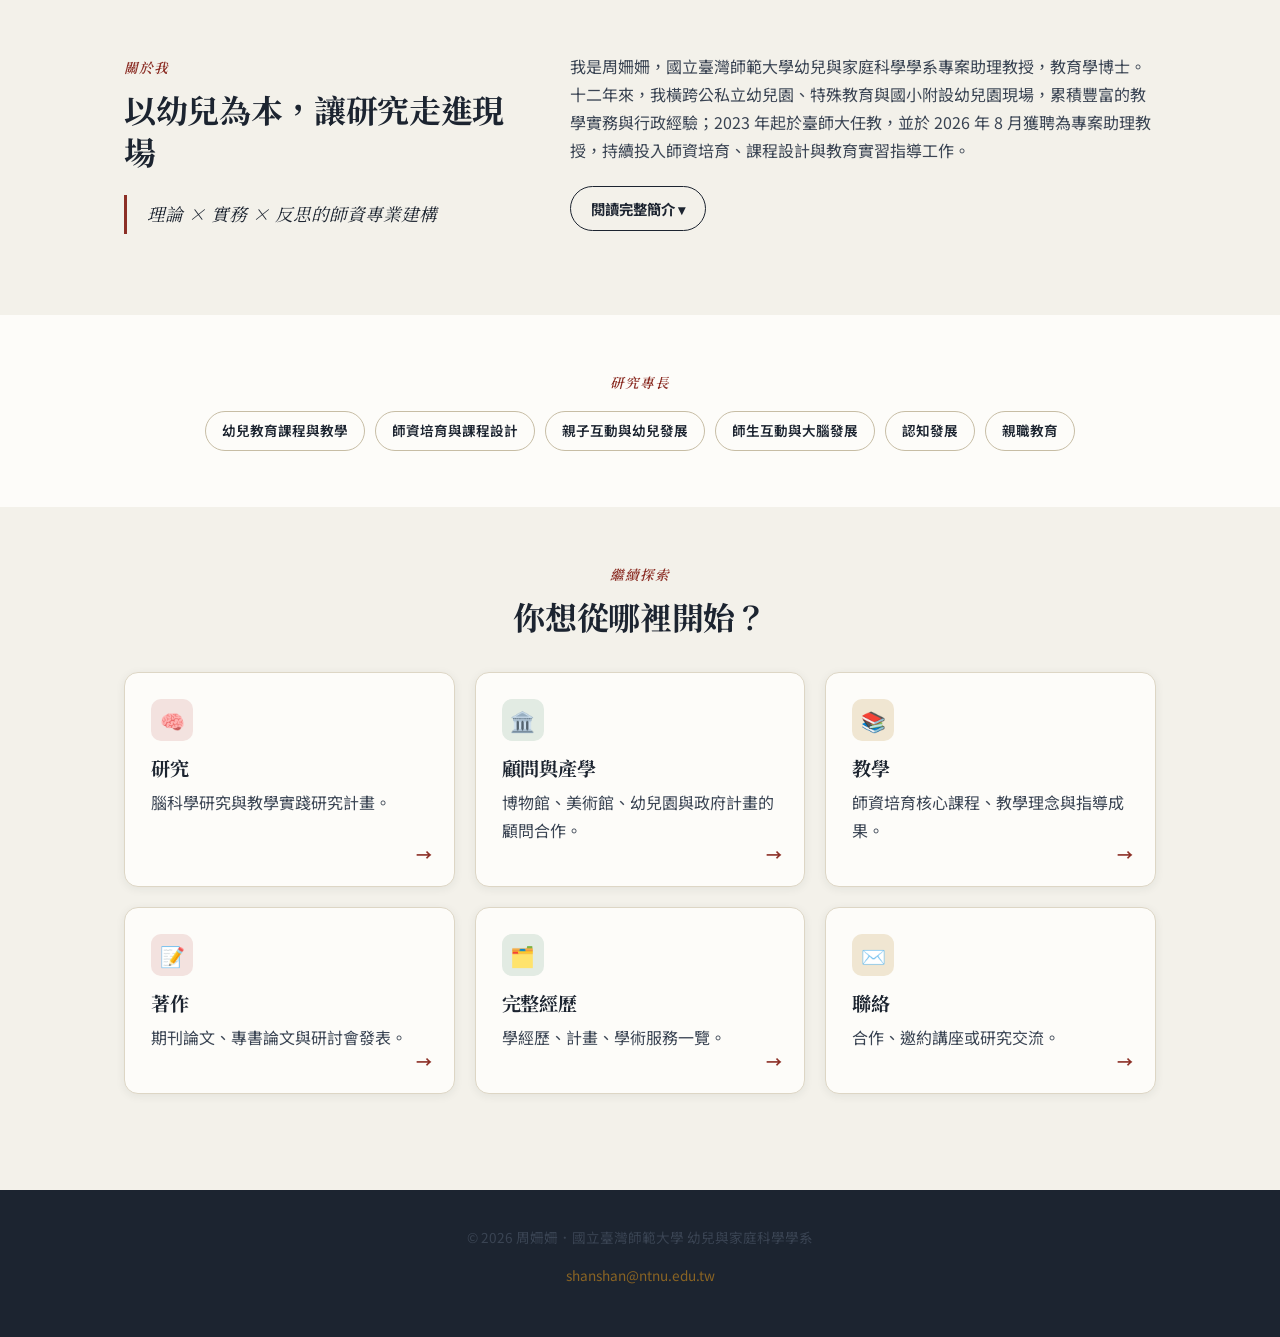
==== commit 16e473f3: "Remove CTA band from homepage Co-Authored-By: Claude Sonnet 5.5 <noreply@anthropic.com>" ====
--- a/index.html
+++ b/index.html
@@ -194,15 +194,6 @@
     </div>
   </section>
 
-  <!-- ============ CTA ============ -->
-  <section class="cta-band">
-    <div class="container center reveal">
-      <h2><span data-zh>想合作、邀約講座，或聊聊孩子的大腦與學習？</span><span data-en>Interested in collaborating, inviting a talk, or chatting about children's brains and learning?</span></h2>
-      <p><span data-zh>歡迎來信，我很樂意交流。</span><span data-en>I'd love to hear from you.</span></p>
-      <a href="mailto:shanshan@ntnu.edu.tw" class="btn btn-cta"><span data-zh>寄信給我</span><span data-en>Email me</span></a>
-    </div>
-  </section>
-
 </main>
 
 <footer class="site-footer">
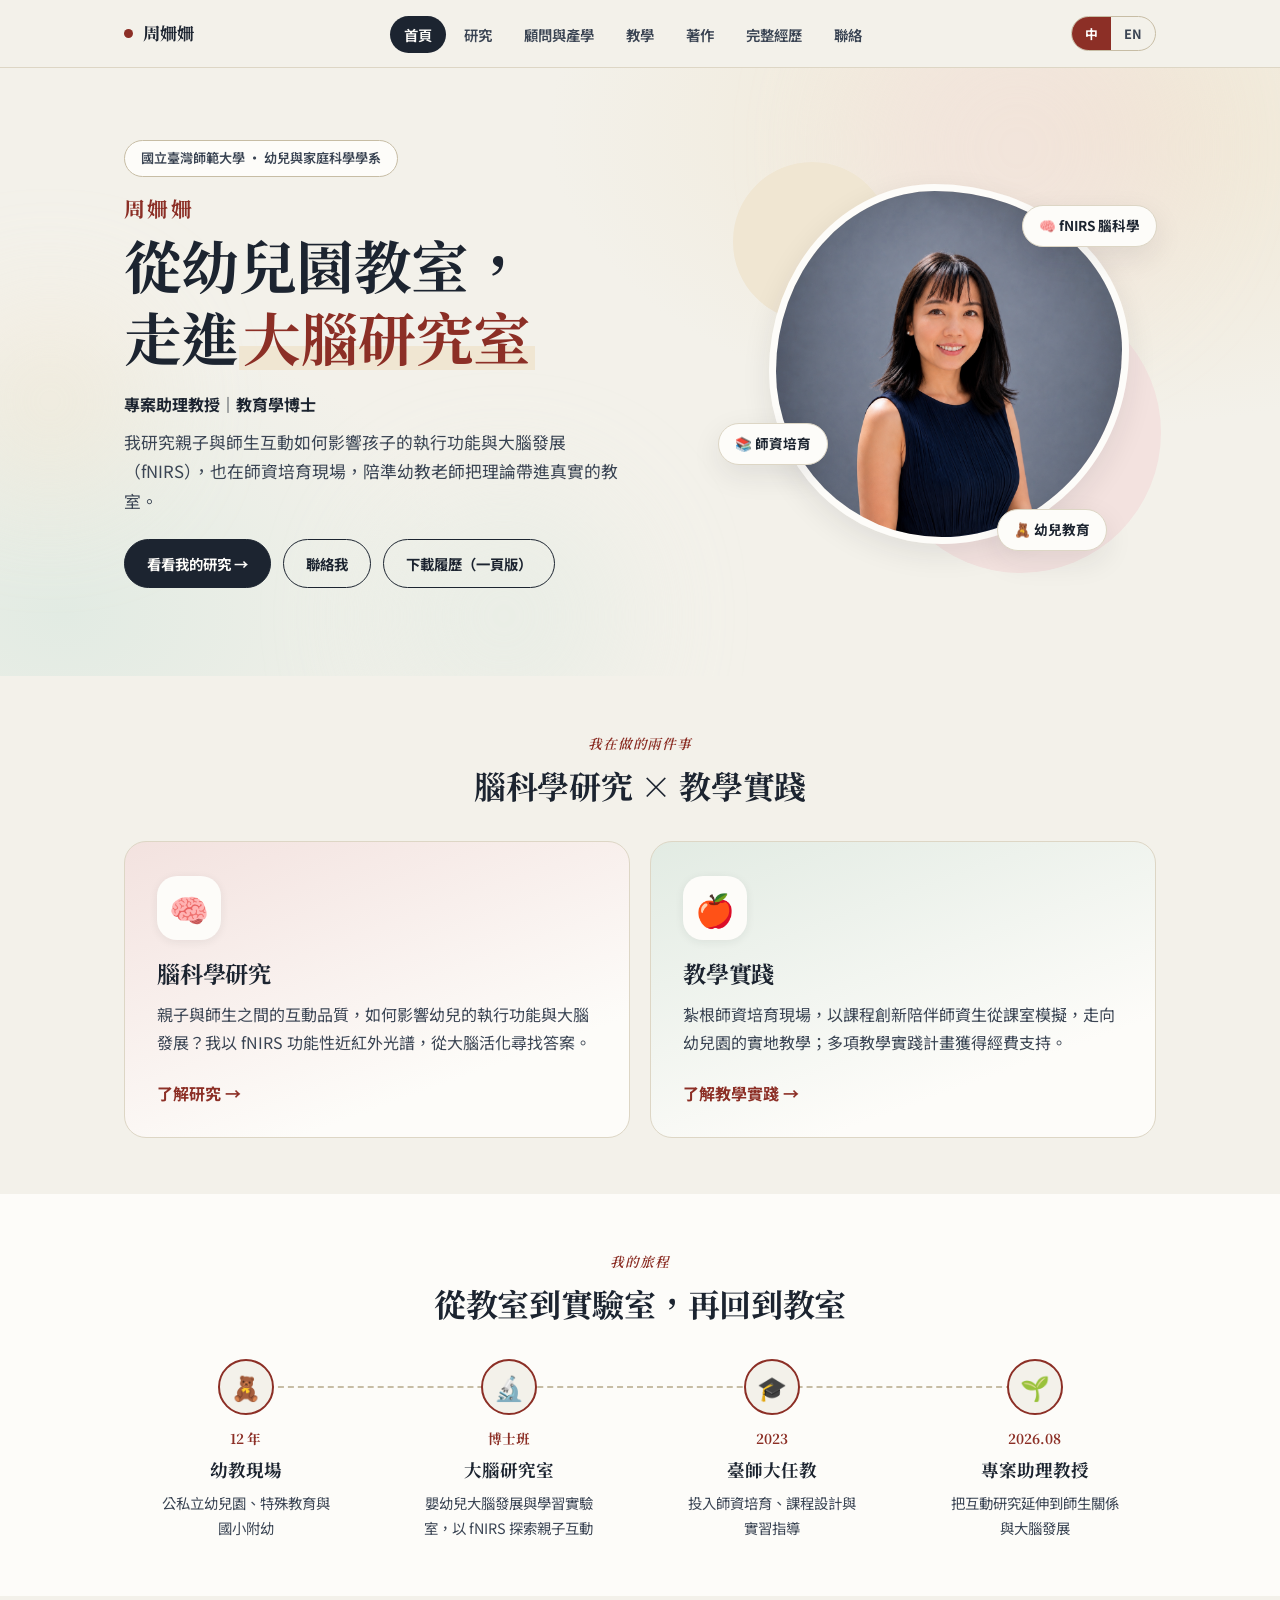
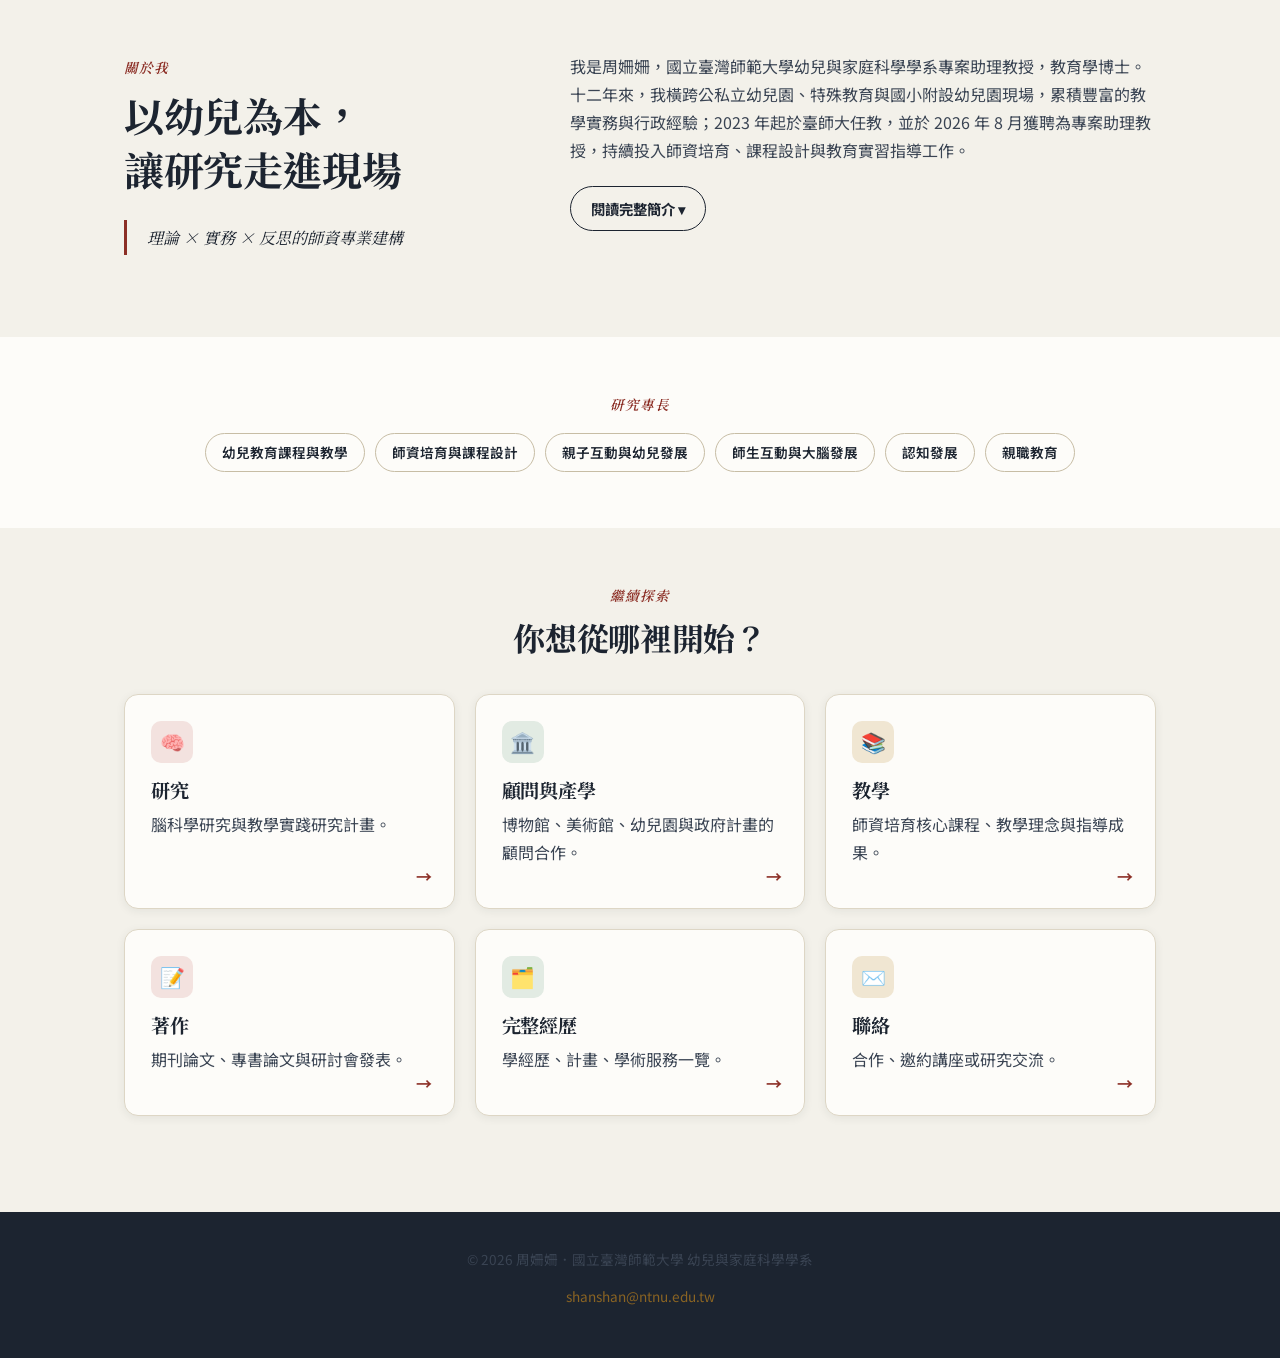
==== commit e75c38a1: "Polish About heading layout Co-Authored-By: Claude Sonnet 5.5 <noreply@anthropic.com>" ====
--- a/index.html
+++ b/index.html
@@ -10,7 +10,7 @@
 <link rel="preconnect" href="https://fonts.gstatic.com" crossorigin>
 <link href="https://fonts.googleapis.com/css2?family=Noto+Sans+TC:wght@400;500;600;700&family=Noto+Serif+TC:wght@600;700&display=swap" rel="stylesheet">
 <script>document.documentElement.classList.add("js")</script>
-<link rel="stylesheet" href="assets/css/style.css?v=2">
+<link rel="stylesheet" href="assets/css/style.css?v=4">
 </head>
 <body>
 
@@ -138,7 +138,7 @@
     <div class="container about-grid">
       <div class="reveal">
         <span class="eyebrow"><span data-zh>關於我</span><span data-en>About</span></span>
-        <h2><span data-zh>以幼兒為本，讓研究走進現場</span><span data-en>Child-centered, Research Meets Practice</span></h2>
+        <h2 class="about-title"><span data-zh>以幼兒為本，<br>讓研究走進現場</span><span data-en>Child-centered,<br>Research Meets Practice</span></h2>
         <p class="pull-quote"><span data-zh>理論 × 實務 × 反思的師資專業建構</span><span data-en>Building teacher professionalism through theory × practice × reflection</span></p>
       </div>
       <div class="prose reveal">
--- a/assets/css/style.css
+++ b/assets/css/style.css
@@ -816,3 +816,18 @@
   .float-chip{ font-size: .78rem; padding: 6px 12px; }
   .stats-band{ margin-top: -32px; }
 }
+
+/* About title */
+.about-title{
+  font-size: clamp(1.9rem, 3.6vw, 2.5rem);
+  line-height: 1.35;
+  margin-bottom: .6em;
+}
+.about-title br{ display: block; content: ""; }
+.about-grid .pull-quote{
+  font-size: 1rem;
+  line-height: 1.7;
+  margin-top: 1.2rem;
+  text-wrap: balance;
+}
+h1, h2, h3{ text-wrap: balance; }
